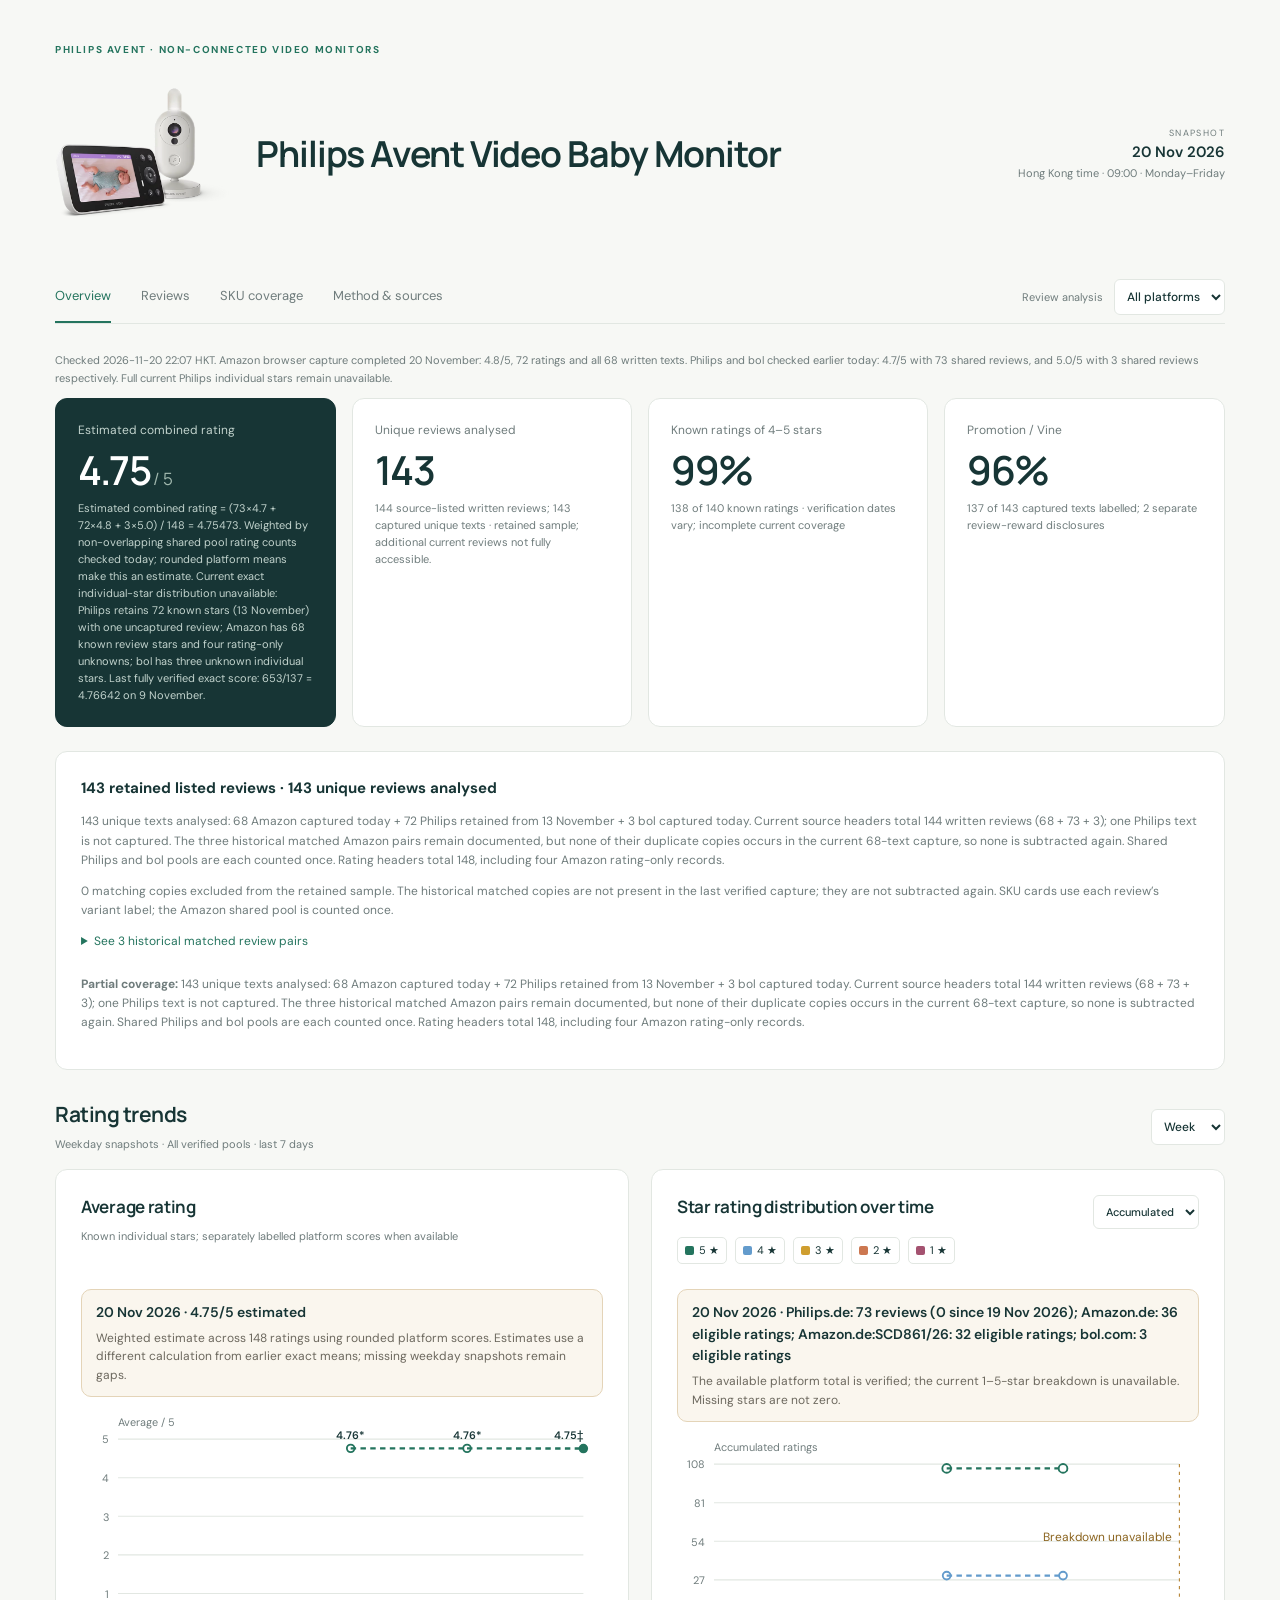
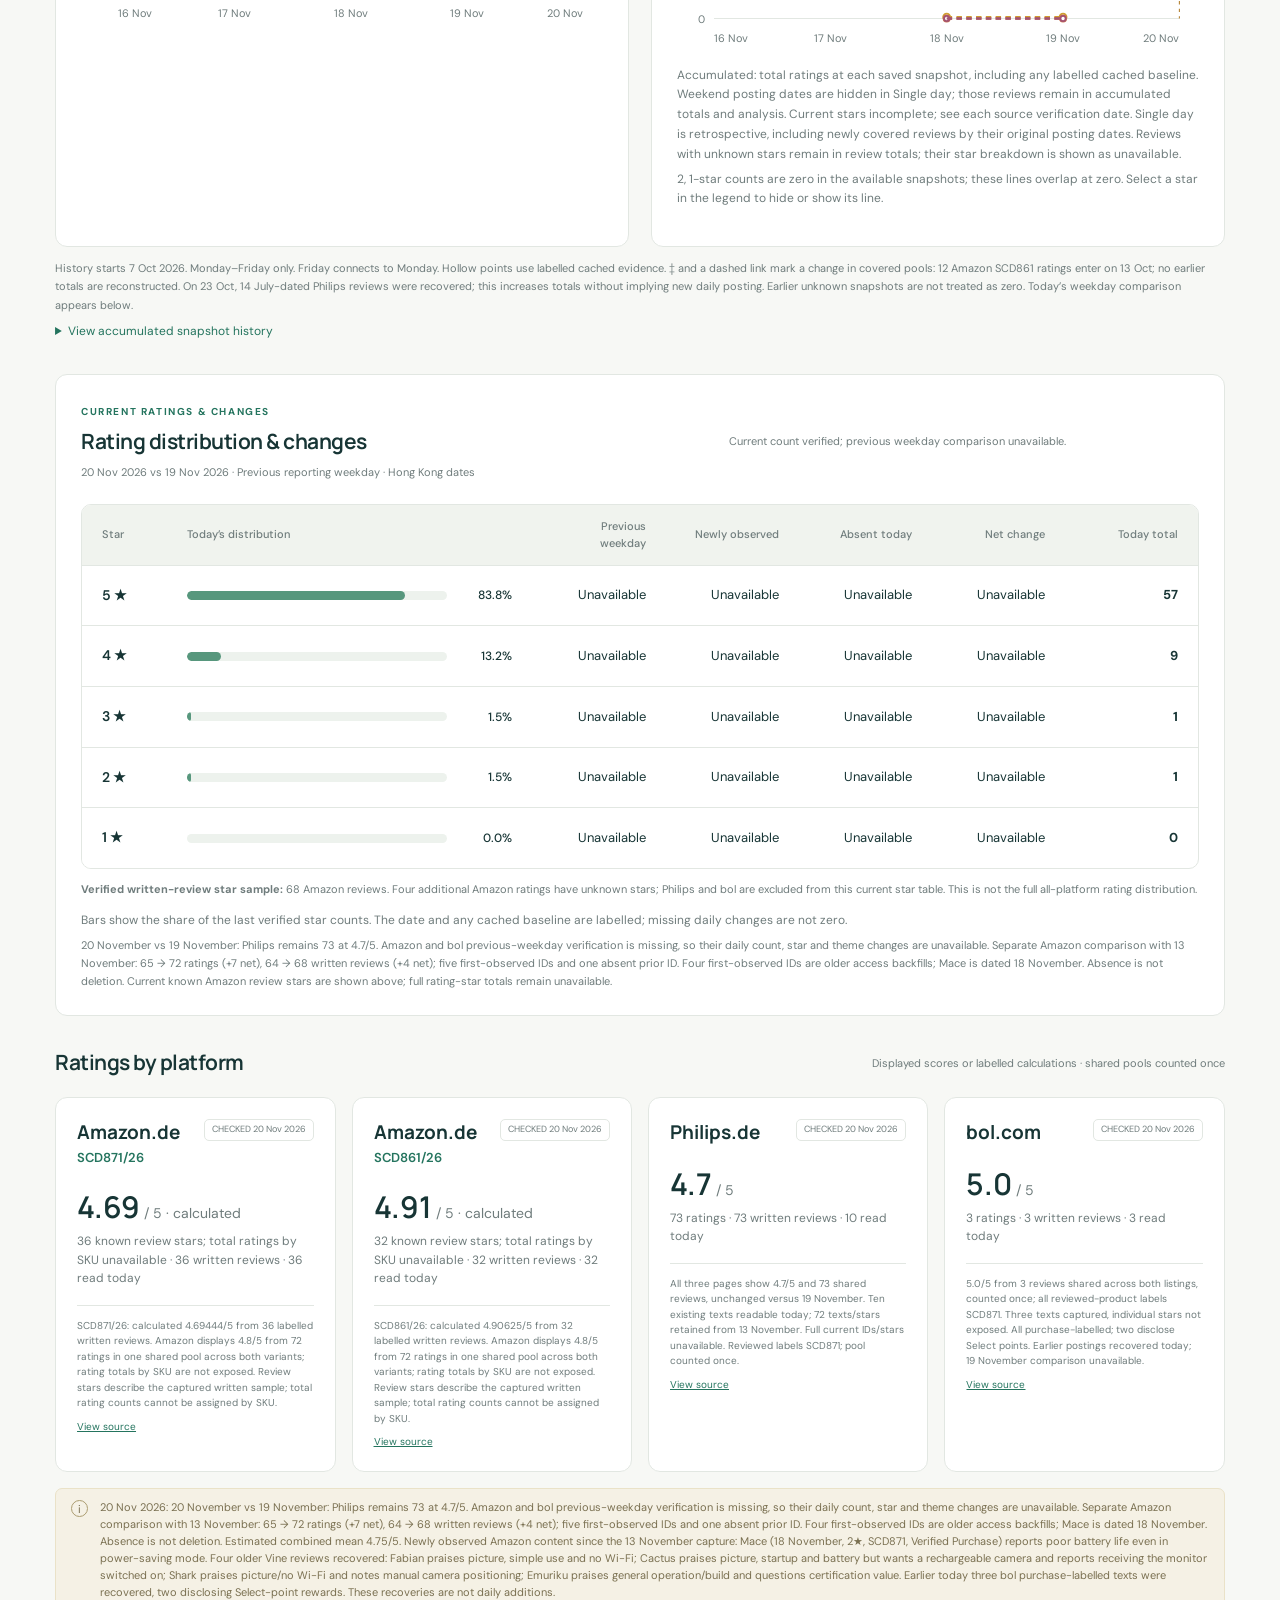
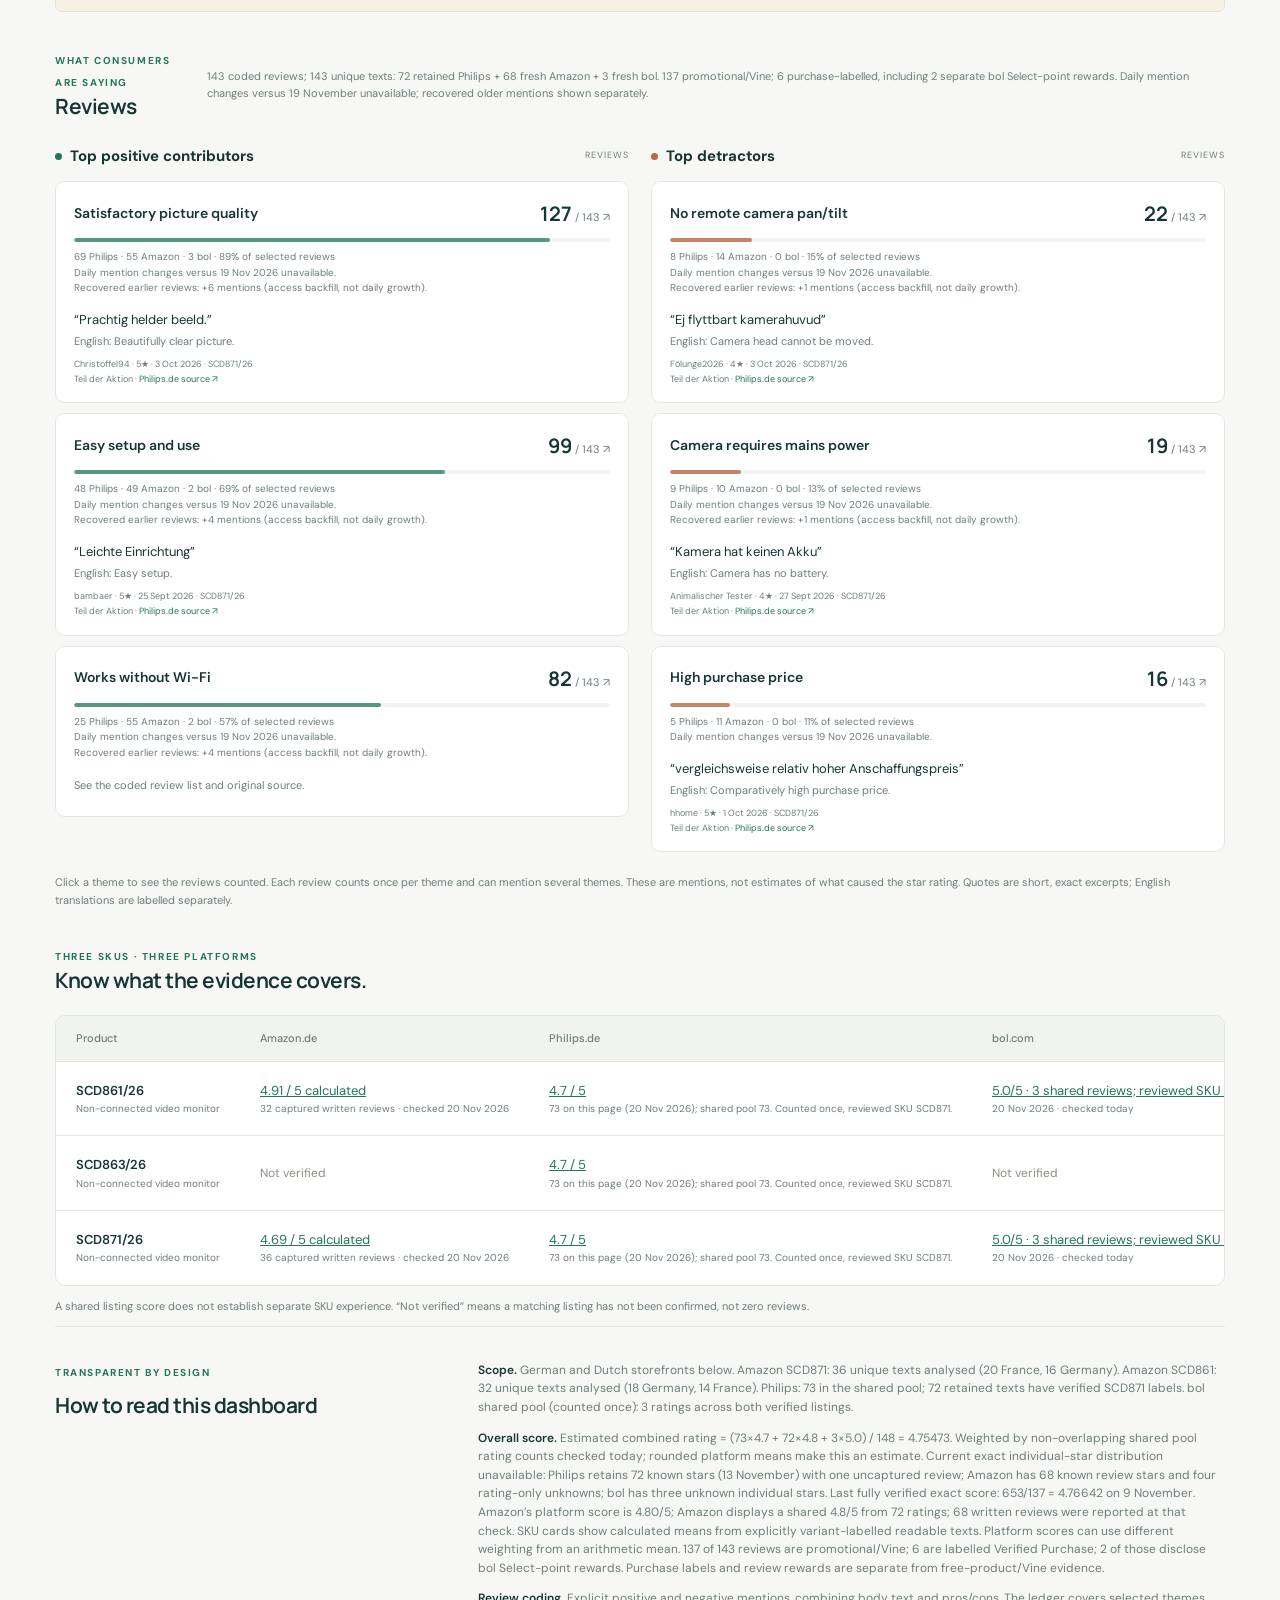
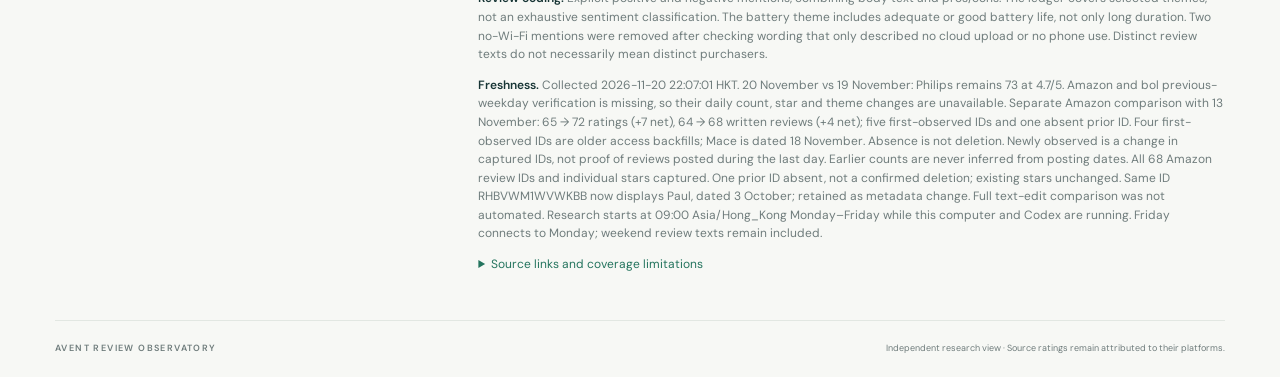
==== Philips Avent Video Baby Monitor/index.html @ 0483e838 "Refresh Amazon 20 November: 72 ratings and 68 captured reviews" ====
<!doctype html>
<html lang="en">
<head>
  <meta charset="utf-8"><meta name="viewport" content="width=device-width,initial-scale=1">
  <title>Philips Avent Video Baby Monitor · Reviews</title>
  <meta name="description" content="Consumer experience research dashboard for Philips Avent non-connected video monitors.">
  <link rel="stylesheet" href="../style.css?v=c5d81ea7320d">
</head>
<body>
<main>
  <div class="eyebrow">PHILIPS AVENT · NON-CONNECTED VIDEO MONITORS</div>
  <div class="title-row"><div class="product-heading"><img class="product-image" src="../product.png" alt="Philips Avent video baby monitor with camera and parent display" width="176" height="176"><h1>Philips Avent Video Baby Monitor</h1></div><div class="date"><span>SNAPSHOT</span><strong id="date"></strong><small>Hong Kong time · 09:00 · Monday–Friday</small></div></div>
  <div class="toolbar"><nav aria-label="Report sections"><a href="#overview" class="active">Overview</a><a href="#themes">Reviews</a><a href="#coverage">SKU coverage</a><a href="#method">Method & sources</a></nav><label>Review analysis <select id="platform" aria-label="Filter review analysis by platform"><option value="all">All platforms</option><option>Philips.de</option><option>Amazon.de</option><option>bol.com</option></select></label></div>
  <p id="freshness" class="footnote" role="status"></p>
  <section id="overview" class="metrics" aria-label="Key metrics"></section>
  <section id="review-count-note" class="panel review-count-note" aria-label="Listed and unique reviews"></section>
  <section class="rating-trends-section" aria-labelledby="rating-trends-title">
    <div class="section-head trend-controls"><div><h2 id="rating-trends-title">Rating trends</h2><p id="trend-base" class="footnote"></p></div><select id="trend-range" aria-label="Rating trend period"><option value="week" selected>Week</option><option value="month">Month</option><option value="year">Year</option></select></div>
    <div class="rating-trends-grid">
      <div class="panel average-trend-panel"><div class="trend-chart-top"><h3>Average rating</h3><p class="footnote">Known individual stars; separately labelled platform scores when available</p></div><div id="average-status" class="trend-status" role="status"></div><div id="average-trend" class="trend-scroll"></div></div>
      <div class="panel star-trend-panel"><div class="trend-chart-top"><div class="star-trend-controls"><h3>Star rating distribution over time</h3><select id="star-trend-mode" aria-label="Star rating trend mode"><option value="accumulated" selected>Accumulated</option><option value="single">Single day</option></select></div><div id="trend-legend" class="trend-legend" aria-label="Toggle star rating lines"></div></div><div id="star-status" class="trend-status" role="status"></div><div id="review-trend" class="trend-scroll"></div><p class="footnote" id="star-mode-note" aria-live="polite"></p><p class="footnote" id="trend-zero-note"></p><details id="star-day-table" hidden><summary>View single-day counts</summary><div class="table-scroll daily-table"><table aria-label="Single-day captured review counts by posting date"><thead><tr><th>Date</th><th>5 ★</th><th>4 ★</th><th>3 ★</th><th>2 ★</th><th>1 ★</th><th>Total</th></tr></thead><tbody id="star-day-body"></tbody></table></div></details></div>
    </div>
    <p class="footnote" id="trend-note"></p><details id="trend-table"><summary>View accumulated snapshot history</summary><div class="table-scroll daily-table"><table aria-label="Average rating and star counts by snapshot date"><thead><tr><th>Date</th><th>Average / 5</th><th>5 ★</th><th>4 ★</th><th>3 ★</th><th>2 ★</th><th>1 ★</th><th>Total</th><th>Evidence</th></tr></thead><tbody id="trend-table-body"></tbody></table></div></details>
  </section>
  <section class="panel unified-ratings" aria-labelledby="unified-rating-title">
    <div class="unified-rating-header"><div><span class="eyebrow">CURRENT RATINGS &amp; CHANGES</span><h2 id="unified-rating-title">Rating distribution &amp; changes</h2><p id="change-dates" class="footnote"></p></div><div id="change-summary" aria-live="polite"></div></div>
    <div id="daily-changes"></div>
    <p class="footnote distribution-key">Bars show the share of the last verified star counts. The date and any cached baseline are labelled; missing daily changes are not zero.</p>
    <p class="footnote" id="change-note"></p>
  </section>
  <div class="section-head"><h2>Ratings by platform</h2><span>Displayed scores or labelled calculations · shared pools counted once</span></div>
  <section class="platform-cards" id="platform-cards"></section>
  <div class="notice"><span>i</span><p id="update-notice"></p></div>
  <section id="themes"><div class="section-head"><div><span class="eyebrow">WHAT CONSUMERS ARE SAYING</span><h2>Reviews</h2></div><span id="theme-base"></span></div><div class="theme-columns"><div><div class="column-heading"><span class="positive-dot"></span><h3>Top positive contributors</h3><span>REVIEWS</span></div><div id="positive"></div></div><div><div class="column-heading"><span class="negative-dot"></span><h3>Top detractors</h3><span>REVIEWS</span></div><div id="negative"></div></div></div><p class="footnote">Click a theme to see the reviews counted. Each review counts once per theme and can mention several themes. These are mentions, not estimates of what caused the star rating. Quotes are short, exact excerpts; English translations are labelled separately.</p></section>
  <section id="coverage"><div class="section-head"><div><span class="eyebrow">THREE SKUS · THREE PLATFORMS</span><h2>Know what the evidence covers.</h2></div></div><div class="table-scroll"><table><thead><tr><th>Product</th><th>Amazon.de</th><th>Philips.de</th><th>bol.com</th></tr></thead><tbody id="coverage-body"></tbody></table></div><p class="footnote">A shared listing score does not establish separate SKU experience. “Not verified” means a matching listing has not been confirmed, not zero reviews.</p></section>
  <section id="method" class="method"><div><span class="eyebrow">TRANSPARENT BY DESIGN</span><h2>How to read this dashboard</h2></div><div><p id="method-scope"></p><p id="method-score"></p><p><b>Review coding.</b> Explicit positive and negative mentions, combining body text and pros/cons. The ledger covers selected themes, not an exhaustive sentiment classification. The battery theme includes adequate or good battery life, not only long duration. Two no-Wi-Fi mentions were removed after checking wording that only described no cloud upload or no phone use. Distinct review texts do not necessarily mean distinct purchasers.</p><p id="method-freshness"></p><details><summary>Source links and coverage limitations</summary><div id="sources"></div><p>Amazon SCD863/26 and bol SCD863/26 remain unverified. Amazon SCD861/26 was first verified on 13 October; no earlier baseline exists. The Philips shared pool cannot supply independent SCD861 or SCD863 consumer-experience conclusions.</p></details></div></section>
  <footer><span>AVENT REVIEW OBSERVATORY</span><span>Independent research view · Source ratings remain attributed to their platforms.</span></footer>
</main>
<dialog id="evidence"><div class="dialog-top"><span class="eyebrow">REVIEW EVIDENCE</span><button id="close-dialog" aria-label="Close review evidence">×</button></div><h2 id="dialog-title"></h2><p id="dialog-description"></p><div id="dialog-reviews"></div><p class="footnote">Each quotation is a short English translation of the relevant original wording, not a full review. Positive remarks can be qualified elsewhere in a review. Unverified wording is marked unavailable. Follow the source for full context.</p></dialog>
<script src="../data.js?v=7201f32782d4"></script><script src="../app.js?v=2171010a0854"></script>
</body></html>
---- style.css ----
@import url('https://fonts.googleapis.com/css2?family=DM+Sans:wght@400;450;500;550;600;650;700&family=Manrope:wght@400;500;600;650;700;750;800&display=swap');
:root{--ink:#173535;--muted:#6f7c7c;--green:#24745e;--mint:#e9f2ed;--orange:#b96745;--cream:#f7f8f5;--line:#e2e7e2;--white:#fff}*{box-sizing:border-box}html{scroll-behavior:smooth;scroll-padding-top:25px}body{margin:0;background:var(--cream);color:var(--ink);font-family:'DM Sans',Arial,sans-serif;font-size:14px;line-height:1.55}header{height:82px;background:white;border-bottom:1px solid var(--line);display:flex;align-items:center;justify-content:space-between;padding:0 4.3%}.brand{display:flex;align-items:center;gap:12px;text-decoration:none;font:700 25px Manrope,Arial;color:var(--ink)}.brand b{font:450 14px 'DM Sans',Arial;border-left:1px solid #cfd9d3;padding-left:13px;margin-left:10px}.brandmark{width:36px;height:36px;background:var(--green);color:white;text-align:center;border-radius:12px 12px 12px 3px;font:700 29px Manrope}.header-right{display:flex;align-items:center;gap:8px;color:var(--muted);font-size:12px}.status-dot,.positive-dot,.negative-dot{width:7px;height:7px;border-radius:50%;background:var(--green);display:inline-block}.quiet{margin-left:25px;background:white;border:1px solid var(--line);border-radius:7px;padding:9px 14px;color:var(--ink);cursor:pointer}main{max-width:1400px;margin:auto;padding:42px 4.3% 0}.eyebrow{font-size:10px;letter-spacing:1.6px;font-weight:700;color:var(--green)}.title-row{display:flex;justify-content:space-between;gap:24px;margin-top:9px;align-items:center}h1{font:650 clamp(28px,3vw,41px)/1.25 Manrope,Arial;letter-spacing:-1.5px;margin:0}h2{font:650 21px/1.4 Manrope,Arial;letter-spacing:-.5px;margin:0}h3{font-size:15px;margin:0}.subtitle{color:var(--muted);margin:10px 0 0;font-size:15px}.date{text-align:right;flex-shrink:0}.date span,.date small{display:block;color:var(--muted);font-size:11px}.date span{letter-spacing:1.4px;font-size:9px}.date strong{font-size:15px;font-weight:600}.toolbar{display:flex;align-items:center;justify-content:space-between;border-bottom:1px solid var(--line);margin:28px 0 27px}nav{display:flex;gap:30px}nav a{font-size:13px;color:var(--muted);text-decoration:none;padding:15px 0;border-bottom:2px solid transparent}nav a:hover,nav .active{color:var(--green);border-color:var(--green)}.toolbar label{font-size:11px;color:var(--muted)}select{font:500 12px 'DM Sans';margin-left:8px;padding:8px;border:1px solid var(--line);border-radius:6px;background:white;color:var(--ink)}.metrics{display:grid;grid-template-columns:repeat(4,1fr);gap:16px}.metric{background:white;border:1px solid var(--line);border-radius:12px;padding:22px}.metric:first-child{background:var(--ink);color:white;border-color:var(--ink)}.metric-label{font-size:12px;color:var(--muted)}.metric:first-child .metric-label,.metric:first-child .metric-note{color:#c2d3cd}.metric-value{font:600 40px/1.5 Manrope;letter-spacing:-1.5px}.metric-value small{font-size:17px;letter-spacing:0;font-weight:400;color:#a1b8ae}.metric-note{font-size:11px;color:var(--muted)}.takeaway{border-left:3px solid var(--green);padding:20px 24px;margin:24px 0 33px;background:#edf2ec;display:flex;align-items:center;justify-content:space-between;gap:25px}.takeaway h2{font-size:18px;margin:5px 0}.takeaway p{margin:0;color:#667871;font-size:12px}.comparison{font-size:11px;color:var(--muted);text-align:right;flex-shrink:0}.comparison b{font-weight:500;color:var(--ink)}.section-head{display:flex;justify-content:space-between;align-items:center;gap:15px;margin-bottom:19px}.section-head>span{font-size:11px;color:var(--muted)}.platform-cards{display:grid;grid-template-columns:repeat(3,1fr);gap:16px}.platform-card{border:1px solid var(--line);border-radius:12px;background:white;padding:21px}.platform-top{display:flex;justify-content:space-between;align-items:center}.platform-top h3{font:700 19px Manrope}.badge{font-size:9px;color:var(--muted);border:1px solid var(--line);border-radius:5px;padding:3px 7px}.platform-score{font:600 30px Manrope;margin:18px 0 5px}.platform-score small{font:400 14px 'DM Sans';color:var(--muted)}.stars{font-size:13px;letter-spacing:2px;color:#bf9850;margin-left:8px}.platform-card p{font-size:12px;margin:0;color:var(--muted)}.platform-bottom{border-top:1px solid var(--line);margin-top:17px;padding-top:12px;font-size:10px;display:flex;justify-content:space-between;gap:12px;color:var(--muted)}a{color:var(--green)}.notice{display:flex;gap:12px;align-items:flex-start;color:#7a7051;background:#f5f1e5;border:1px solid #eae2c8;border-radius:7px;padding:10px 15px;margin:16px 0 37px;font-size:11px}.notice>span{border:1px solid #ab9c70;width:17px;height:17px;border-radius:50%;text-align:center;flex-shrink:0;margin-top:1px}.notice p{margin:0}.theme-columns{display:grid;grid-template-columns:1fr 1fr;gap:22px}.column-heading{display:flex;gap:8px;align-items:center;margin:4px 0 13px}.column-heading>span:last-child{margin-left:auto;font-size:9px;letter-spacing:1px;color:var(--muted)}.negative-dot{background:var(--orange)}.theme{background:white;border:1px solid var(--line);border-radius:10px;margin-bottom:10px;overflow:hidden}.theme button{width:100%;border:0;background:white;text-align:left;padding:18px 18px 14px;cursor:pointer;color:var(--ink);font:inherit}.theme button:hover{background:#fafcf9}.theme-title{display:flex;justify-content:space-between;gap:15px;align-items:center;font-weight:600;font-size:14px}.theme-count{font:650 20px Manrope}.theme-count small{font:400 11px 'DM Sans';color:var(--muted)}.bar{background:#f1f4ef;height:4px;border-radius:3px;margin:11px 0 7px;overflow:hidden}.bar i{display:block;height:100%;background:#57977d;border-radius:3px}.negative .bar i{background:#c78364}.breakdown{font-size:10px;color:var(--muted)}.quote{padding:0 18px 15px}.quote blockquote{margin:0;font-size:13px}.translation{font-size:11px;color:var(--muted);margin:3px 0 7px}.attribution{font-size:9px;color:var(--muted);line-height:1.7}.attribution a{text-decoration:none}.footnote{font-size:11px;color:var(--muted);line-height:1.65}.empty{padding:24px;color:var(--muted);border:1px dashed var(--line);border-radius:8px;background:white}#coverage{margin-top:35px}.table-scroll{overflow:auto;border:1px solid var(--line);border-radius:10px;background:white}table{width:100%;border-collapse:collapse;white-space:nowrap;text-align:left}th{font-size:11px;color:var(--muted);font-weight:500;background:#f0f3ee;padding:14px 20px}td{padding:19px 20px;font-size:13px;border-top:1px solid var(--line)}td:first-child{font-weight:600}td small{display:block;font-size:10px;color:var(--muted);font-weight:400}.unverified{color:#8b8e84;font-size:12px}.lower-grid{display:grid;grid-template-columns:1fr 1fr;gap:22px;margin:32px 0}.panel{border:1px solid var(--line);border-radius:12px;padding:25px;background:white}.panel>p{font-size:12px;color:var(--muted)}.rating-row{display:flex;gap:14px;align-items:center;margin:13px 0;font-size:12px}.rating-row>span{min-width:25px}.rating-row .bar{flex:1;height:7px;margin:0}.rating-row strong{font-weight:500;min-width:20px;text-align:right}.change-row{font-size:12px;display:flex;justify-content:space-between;border-top:1px solid var(--line);padding:9px 0}.change-row b{font-weight:500}.method{display:grid;grid-template-columns:1fr 2fr;gap:50px;border-top:1px solid var(--line);padding:34px 0}.method h2{margin-top:8px}.method p{font-size:12px;color:var(--muted);margin:0 0 12px}.method p b{color:var(--ink);font-weight:600}summary{font-size:12px;cursor:pointer;color:var(--green);margin:12px 0}#sources{display:flex;flex-wrap:wrap;gap:10px;margin:16px 0}#sources a{font-size:11px}footer{display:flex;justify-content:space-between;border-top:1px solid var(--line);padding:21px 0;color:var(--muted);font-size:9px}footer>span:first-child{letter-spacing:1.4px;font-weight:600}dialog{width:min(680px,92vw);max-height:85vh;border:0;border-radius:16px;color:var(--ink);padding:28px;box-shadow:0 25px 100px #172f3240}dialog::backdrop{background:#102d3580;backdrop-filter:blur(3px)}.dialog-top{display:flex;justify-content:space-between;align-items:center}.dialog-top button{background:#edf2ec;border:0;border-radius:50%;width:30px;height:30px;font-size:22px;cursor:pointer}dialog h2{margin-top:12px}dialog>p{font-size:12px;color:var(--muted)}.evidence-row{padding:13px 0;border-top:1px solid var(--line);display:flex;justify-content:space-between;gap:15px}.evidence-row strong{font-size:13px}.evidence-row small{display:block;font-size:10px;color:var(--muted)}.evidence-row a{font-size:11px;align-self:center;white-space:nowrap}button:focus-visible,a:focus-visible,select:focus-visible,summary:focus-visible{outline:3px solid #86b59a;outline-offset:3px}@media(max-width:950px){.header-right{font-size:0}.header-right .status-dot{display:none}.toolbar{align-items:flex-start;gap:12px;flex-direction:column;padding-bottom:15px}nav{gap:20px}.date small{max-width:170px}.metrics{gap:10px}.metric{padding:16px}.metric-value{font-size:33px}.platform-bottom{flex-direction:column;gap:3px}.theme-columns{gap:14px}}@media(max-width:650px){header{height:65px}.brand{font-size:21px}.brand b{font-size:11px}.quiet{display:none}main{padding-top:28px}.title-row{display:block}.date{text-align:left;margin-top:18px}.date small{max-width:none}.date span{display:none}h1{font-size:30px}.toolbar{margin-top:18px}nav{gap:19px;flex-wrap:wrap}nav a{font-size:11px;padding:10px 0}.metrics{grid-template-columns:1fr 1fr}.metric-value{font-size:32px}.takeaway{padding:17px}.comparison{display:none}.section-head{align-items:flex-start}.section-head>span{max-width:135px;text-align:right}.platform-cards,.theme-columns,.lower-grid{grid-template-columns:1fr}.platform-card{padding:17px}.platform-score{margin-top:8px}.platform-bottom{flex-direction:row}.theme-columns>div+div{margin-top:15px}.method{grid-template-columns:1fr;gap:20px}.section-head h2{font-size:19px}.lower-grid{gap:15px}footer{gap:15px}footer>span:last-child{text-align:right}td,th{padding:14px}.notice{margin-bottom:28px}}@media print{body{background:white}header,.toolbar,dialog,.quiet{display:none}main{padding:0;max-width:none}.metrics,.platform-cards,.theme-columns,.lower-grid{break-inside:avoid}.theme{break-inside:avoid}.method{break-before:page}a{text-decoration:none;color:inherit}.date{font-size:12px}}

.daily-table th,.daily-table td{padding:8px 12px;font-size:11px}.daily-table td:not(:first-child),.daily-table th:not(:first-child){text-align:right}.daily-table .unavailable{font-size:10px;color:var(--muted)}

.evidence-row>div{min-width:0;flex:1}.evidence-quote{font-size:14px;line-height:1.55;margin:12px 0 4px;border-left:2px solid #83ac96;padding:5px 12px;background:#f4f7f2}.excerpt-label{font-size:10px;color:var(--muted)}.quote-unavailable{font-size:12px;line-height:1.5;margin:10px 0 3px;color:#8b7752}.evidence-row>a{align-self:flex-start;margin-top:4px}

.product-heading{display:flex;align-items:center;gap:25px;min-width:0}.product-image{width:176px;height:176px;object-fit:contain;flex-shrink:0}.product-heading h1{font-size:clamp(27px,2.8vw,36px);max-width:550px;letter-spacing:-1.1px}@media(max-width:950px){.product-heading{gap:18px}.product-image{width:140px;height:140px}}@media(max-width:650px){.product-heading{gap:15px}.product-image{width:110px;height:110px}.product-heading h1{font-size:26px;letter-spacing:-.7px}.title-row .date{margin-top:12px}}

.unavailable-value{font-size:clamp(17px,2vw,26px);letter-spacing:-.5px}
.daily-table th{white-space:normal}

.lower-grid{grid-template-columns:1fr}.change-total{display:flex;align-items:center;gap:24px;padding:18px 22px;background:var(--mint);border-radius:10px;margin:18px 0 22px}.change-total>strong{font:650 36px Manrope;color:var(--green)}.change-total strong small{font:500 14px 'DM Sans';letter-spacing:0}.change-total>div{font-size:16px;font-weight:600}.change-total div small{display:block;font-size:11px;font-weight:400;color:var(--muted);margin-top:3px}.comparison-platforms{display:grid;grid-template-columns:repeat(auto-fit,minmax(260px,1fr));gap:22px}.comparison-heading{display:flex;align-items:center;justify-content:space-between;gap:10px}.comparison-heading>strong{font-size:12px;color:var(--green)}.comparison-count{font-size:12px;color:var(--muted);margin:7px 0 12px}.change-number{color:var(--green);font-weight:650}.changes-panel .footnote{margin-bottom:0}@media(max-width:650px){.change-total{align-items:flex-start;flex-direction:column;gap:6px;padding:16px}.comparison-platforms{grid-template-columns:minmax(0,1fr)}.changes-panel{padding:19px}.daily-table th,.daily-table td{padding:8px}}

.lower-grid{grid-template-columns:minmax(0,1fr) minmax(0,1fr);align-items:start}.changes-panel{grid-column:1/-1}.trend-panel,.lower-grid>.panel:first-child{min-width:0;align-self:stretch}.trend-panel .section-head{margin-bottom:6px;align-items:center}.trend-panel select{margin-left:0}.trend-panel>p{margin:8px 0 12px}.trend-legend{display:flex;flex-wrap:wrap;gap:16px;font-size:11px;margin:14px 0 8px}.trend-legend span{display:flex;align-items:center;gap:5px}.trend-legend i{width:9px;height:9px;border-radius:2px}.trend-scroll{overflow-x:auto}.trend-scroll svg{display:block;width:100%;height:auto}.trend-axis{fill:var(--muted);font:10px 'DM Sans',Arial}.trend-total{fill:var(--ink);font:600 10px 'DM Sans',Arial}.trend-grid{stroke:var(--line);stroke-width:1}.trend-day:hover,.trend-day:focus{filter:brightness(.86);outline:none}.trend-day:focus rect:first-of-type{stroke:var(--green);stroke-width:1}.trend-empty{padding:65px 15px;text-align:center;color:var(--muted);font-size:14px}.trend-empty small{display:block;font-size:11px;margin-top:10px}.trend-panel details .table-scroll{max-height:300px}.trend-panel summary{font-size:11px}@media(max-width:800px){.lower-grid{grid-template-columns:minmax(0,1fr)}}

.line-chart-heading{font-size:13px;margin:18px 0 8px}.trend-legend button{display:flex;align-items:center;gap:5px;font:inherit;color:var(--ink);border:1px solid var(--line);border-radius:5px;background:white;padding:4px 7px;cursor:pointer}.trend-legend button[aria-pressed="false"]{opacity:.4;text-decoration:line-through}.trend-legend{gap:8px;margin:8px 0}.line-point:focus{outline:2px solid var(--ink);outline-offset:2px}.trend-scroll svg{min-width:0}.trend-panel>p{font-size:11px}.trend-panel h2{font-size:20px}.trend-panel .line-chart-heading+div{margin-top:3px}

.rating-trends-section{margin-top:30px}.rating-trends-section>.section-head{margin-bottom:16px;align-items:center}.trend-controls .footnote{margin:5px 0 0}.rating-trends-grid{display:grid;grid-template-columns:minmax(0,1fr) minmax(0,1fr);gap:22px}.rating-trends-grid>.panel{min-width:0}.trend-chart-top{min-height:70px}.trend-chart-top h3{font:650 17px Manrope,Arial;letter-spacing:-.3px}.trend-chart-top .footnote{margin:9px 0}.rating-trends-section #trend-note{margin:12px 0 0}.rating-trends-section details .table-scroll{max-height:280px}.rating-trends-section summary{margin:8px 0}.lower-grid.distribution-changes{margin:25px 0 32px;grid-template-columns:minmax(0,1fr) minmax(0,1fr);align-items:stretch}.distribution-changes>.changes-panel{grid-column:auto;min-width:0}.distribution-changes .change-total{gap:16px;padding:12px 14px;margin:13px 0 16px;align-items:center}.distribution-changes .change-total>strong{font-size:28px;white-space:nowrap}.distribution-changes .change-total>div{font-size:13px}.distribution-changes .change-total strong small{font-size:11px}.distribution-changes .change-total div small{font-size:10px}.distribution-changes #change-note{font-size:10px;line-height:1.55;margin-top:12px}.distribution-changes .daily-table td{padding:8px 12px}.distribution-changes .daily-table th{font-size:11px}.distribution-panel .section-head{align-items:flex-start}.distribution-panel .section-head>span{max-width:190px;text-align:right}.distribution-panel #distribution{margin-top:26px}.distribution-panel .rating-row{margin:19px 0}.distribution-changes #change-dates{margin:8px 0 0}@media(max-width:800px){.rating-trends-grid,.lower-grid.distribution-changes{grid-template-columns:minmax(0,1fr)}.trend-chart-top{min-height:auto;margin-bottom:10px}.rating-trends-grid{gap:15px}.distribution-changes .change-total{flex-direction:row;flex-wrap:wrap}.distribution-changes>.changes-panel{grid-column:auto}}@media print{.rating-trends-grid,.distribution-changes{break-inside:avoid}}

.star-trend-controls{display:flex;align-items:flex-start;justify-content:space-between;gap:12px}.star-trend-controls h3{flex:1;min-width:0}.star-trend-controls select{margin:0;flex-shrink:0;font-size:11px;max-width:125px}.rating-trends-grid .trend-chart-top{min-height:90px}.star-trend-panel #star-mode-note{margin:10px 0 5px}.star-trend-panel #trend-zero-note{margin-top:5px}.star-trend-panel details .table-scroll{max-height:260px}@media(max-width:800px){.rating-trends-grid .trend-chart-top{min-height:0}}@media(max-width:420px){.star-trend-controls{flex-wrap:wrap}.star-trend-controls h3{flex-basis:100%}}

.unified-ratings{margin:26px 0 32px}.unified-rating-header{display:flex;justify-content:space-between;align-items:center;gap:24px;margin-bottom:22px}.unified-rating-header h2{margin-top:5px}.unified-rating-header #change-dates{margin:7px 0 0}.unified-rating-header #change-summary{flex:0 1 470px;min-width:0}.unified-rating-header .change-total{margin:0;padding:15px 18px;gap:20px;align-items:center;flex-direction:row}.unified-rating-header .change-total>strong{font-size:30px;white-space:nowrap}.unified-rating-header .change-total strong small{font-size:12px}.unified-rating-header .change-total>div{font-size:14px}.distribution-comparison table{table-layout:fixed;width:100%;min-width:580px}.distribution-comparison thead th{white-space:normal;padding:13px 20px}.distribution-comparison thead th:first-child{width:10%}.distribution-comparison thead th:nth-child(2){width:43%;text-align:left}.distribution-comparison thead th:nth-child(n+3){width:15.66%;text-align:right}.distribution-comparison tbody th{background:white;color:var(--ink);font-size:14px;font-weight:600;border-top:1px solid var(--line);padding:19px 20px}.distribution-comparison td{padding:19px 20px;text-align:right}.distribution-cell{display:flex;align-items:center;gap:18px}.distribution-track{flex:1;background:#edf2ed;border-radius:6px;height:9px;overflow:hidden}.distribution-track i{display:block;height:100%;background:#57977d;border-radius:6px}.distribution-cell>span{font-size:12px;width:47px;flex-shrink:0;font-weight:500}.today-count{font-weight:700}.delta-badge{display:inline-block;font-size:13px;font-weight:650;min-width:38px;text-align:center;padding:3px 8px;border-radius:6px}.delta-badge.positive{color:var(--green);background:var(--mint)}.delta-badge.negative{color:#9c4e36;background:#fbefe9}.delta-badge.unchanged{color:var(--muted);background:#f4f6f2}.distribution-key{margin:13px 0 5px}.unified-ratings #change-note{margin:5px 0 0;font-size:11px}.distribution-comparison .unavailable{font-size:11px;color:var(--muted)}@media(max-width:850px){.unified-rating-header{align-items:stretch;flex-direction:column;gap:15px}.unified-rating-header #change-summary{flex:auto}.unified-rating-header .change-total{justify-content:space-between}.distribution-comparison td,.distribution-comparison tbody th,.distribution-comparison thead th{padding:14px}.distribution-cell{gap:10px}}@media(max-width:480px){.unified-ratings{padding:18px}.unified-rating-header .change-total{gap:12px;flex-wrap:wrap}.unified-rating-header .change-total>strong{font-size:27px}}

.trend-status{min-height:88px;padding:12px 14px;margin:4px 0 16px;border:1px solid #e4d4b8;border-radius:10px;background:#faf6ee;color:var(--ink);font-size:12px;line-height:1.55}.trend-status strong{display:block;font-size:14px;font-weight:600}.trend-status span{display:block;margin-top:5px;color:#6c685e}.trend-missing{font-size:11px;fill:#8b641f}@media(max-width:650px){.trend-status{min-height:0}}

/* Separate Amazon listing cards remain readable across screen sizes. */
#platform-cards{grid-template-columns:repeat(4,minmax(0,1fr))}#platform-cards .platform-top{align-items:flex-start;flex-wrap:wrap;gap:8px}.platform-sku{font-size:13px;font-weight:600;color:var(--green);margin-top:3px}#platform-cards .platform-bottom{flex-direction:column;gap:8px}#platform-cards .platform-bottom a{align-self:flex-start;white-space:nowrap}@media(max-width:1100px){#platform-cards{grid-template-columns:repeat(2,minmax(0,1fr))}}@media(max-width:650px){#platform-cards{grid-template-columns:1fr}}


.review-count-note{margin:24px 0 28px}.review-count-note h3{margin:0 0 8px}.review-count-note p{line-height:1.6}.review-count-note details{margin-top:12px}.review-count-note table{margin-top:16px}
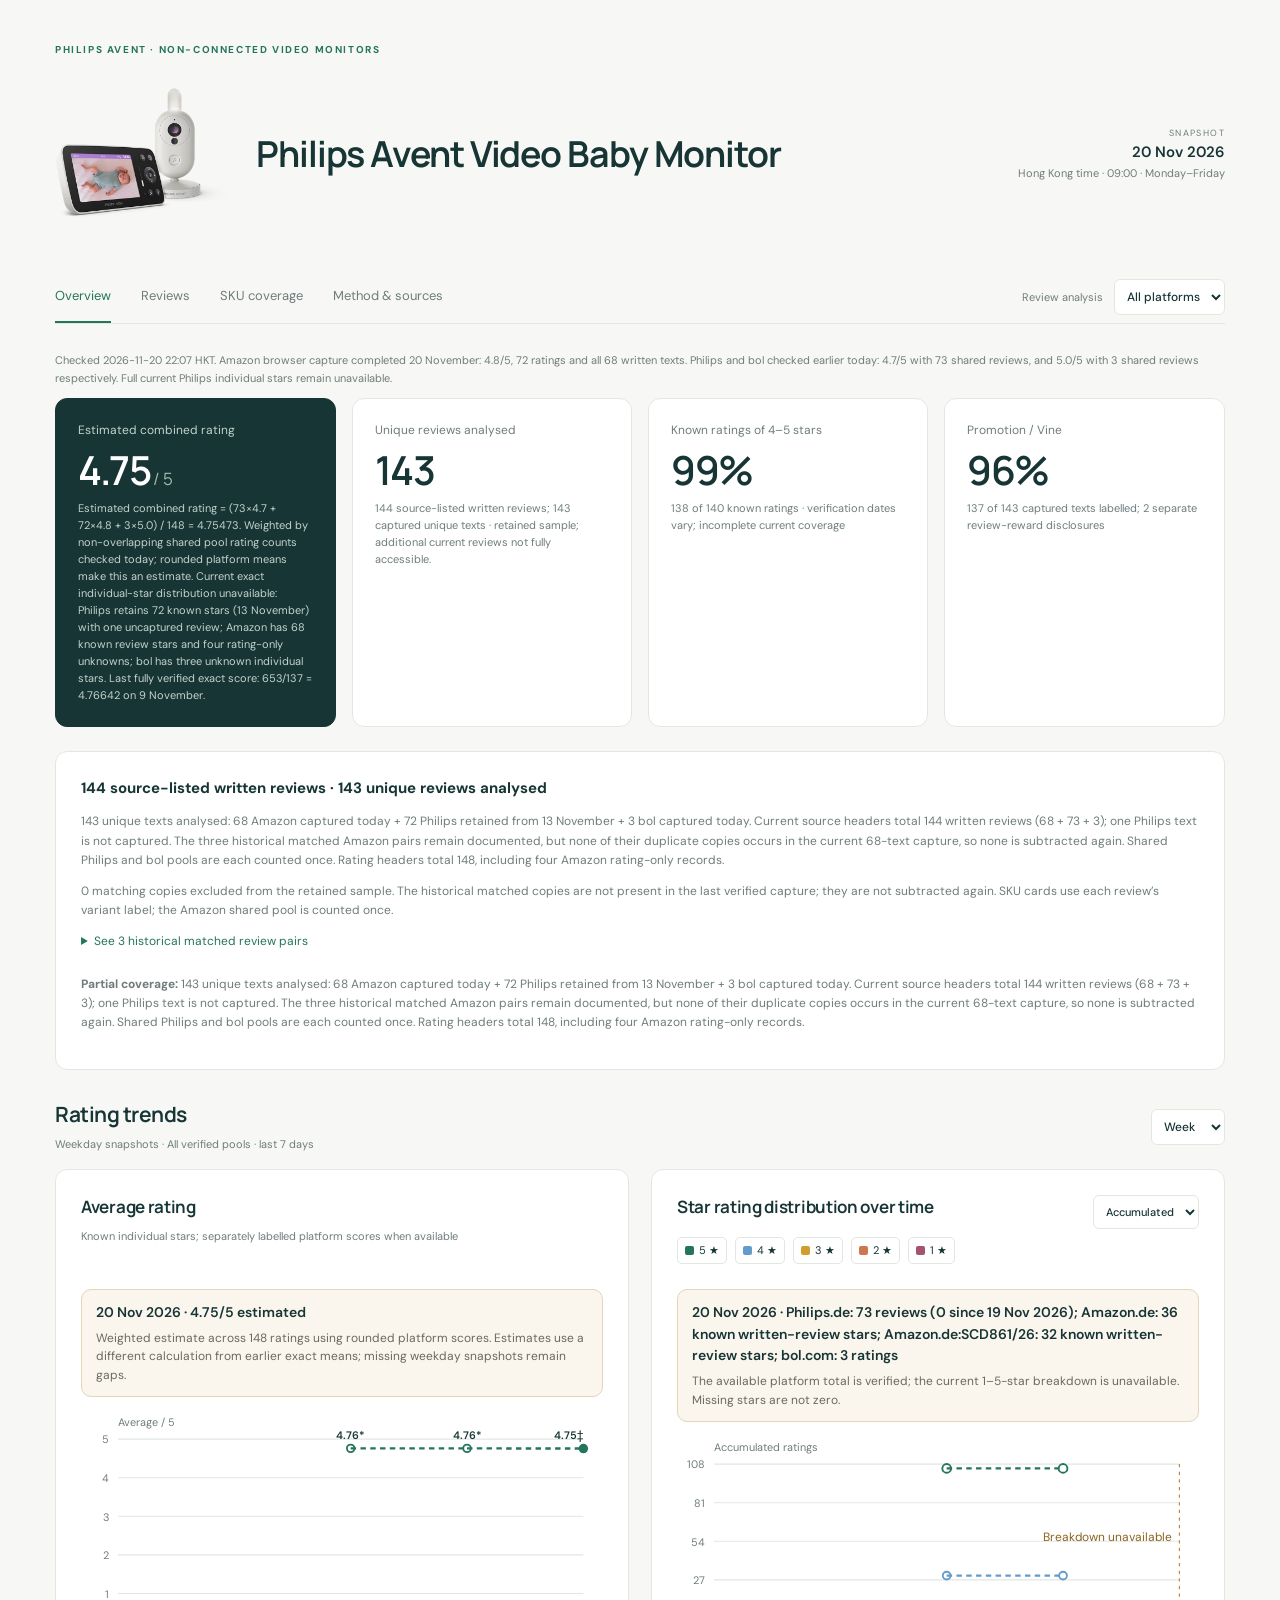
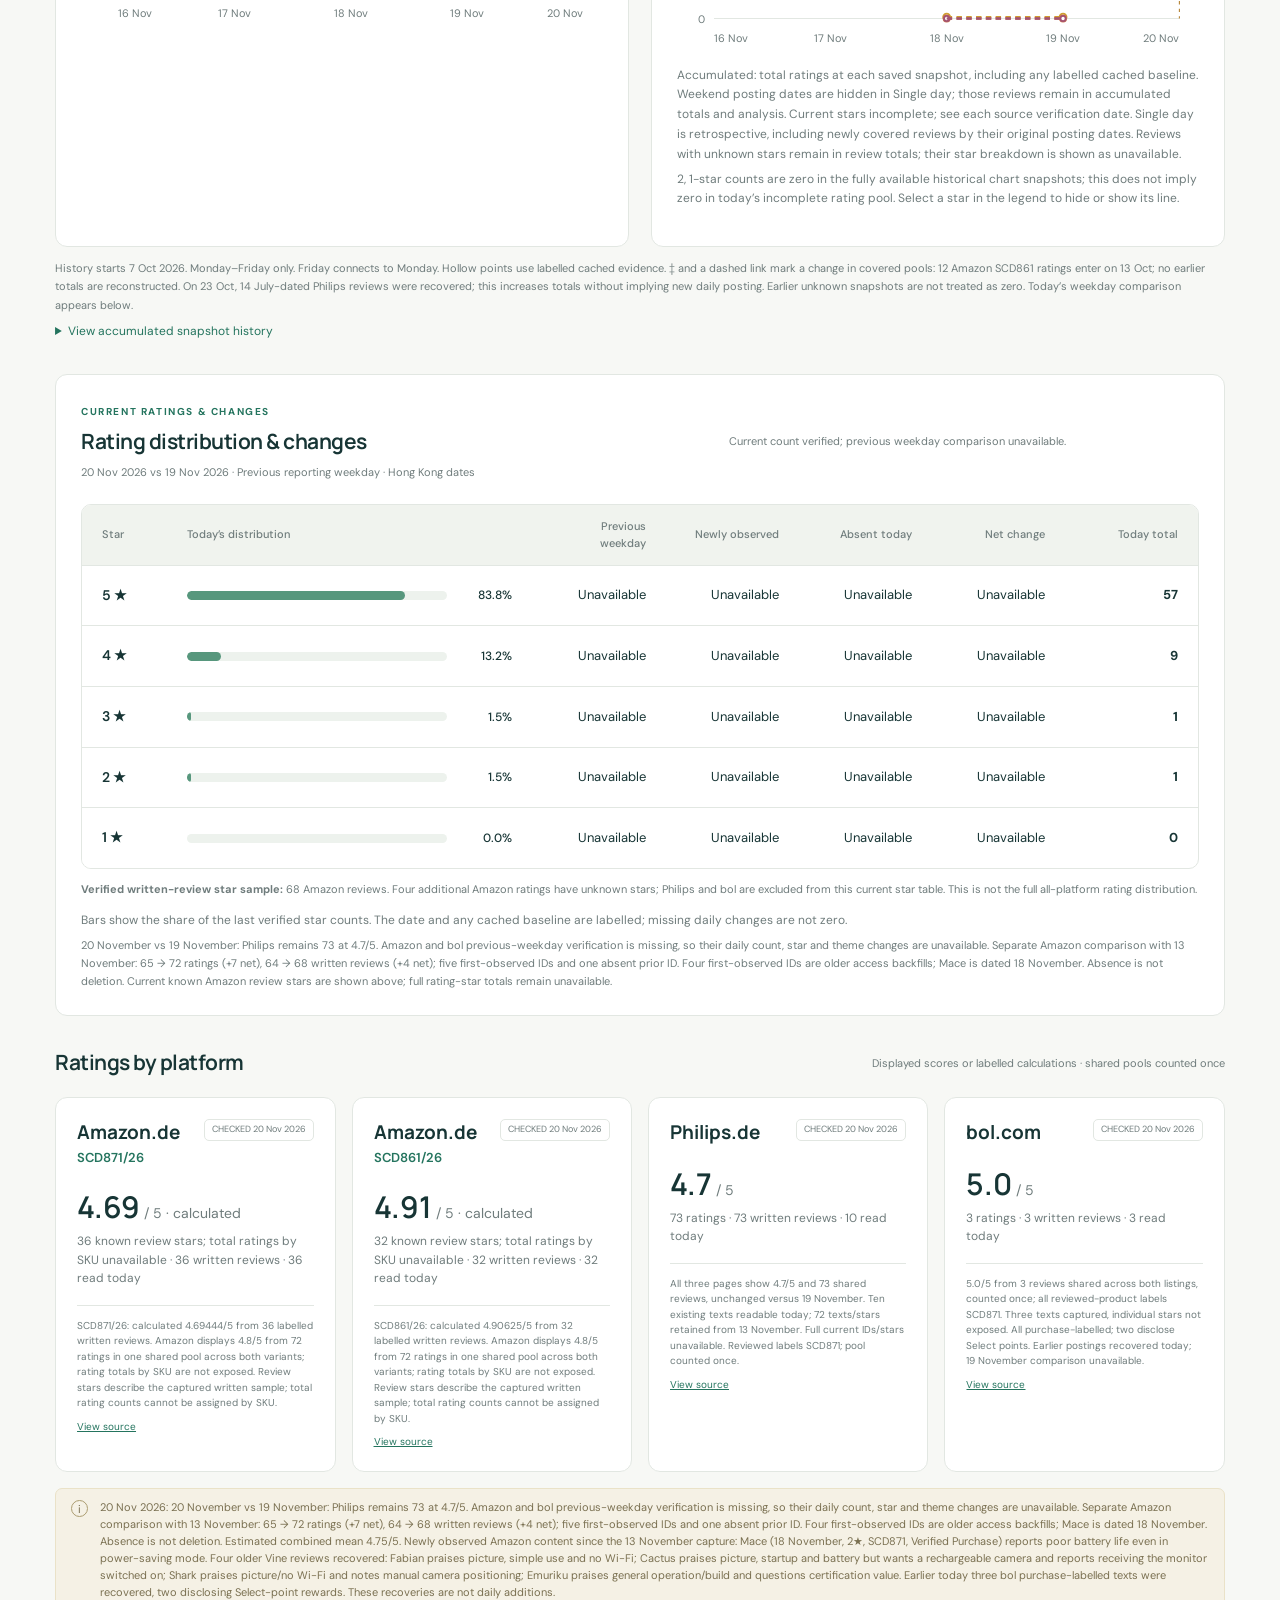
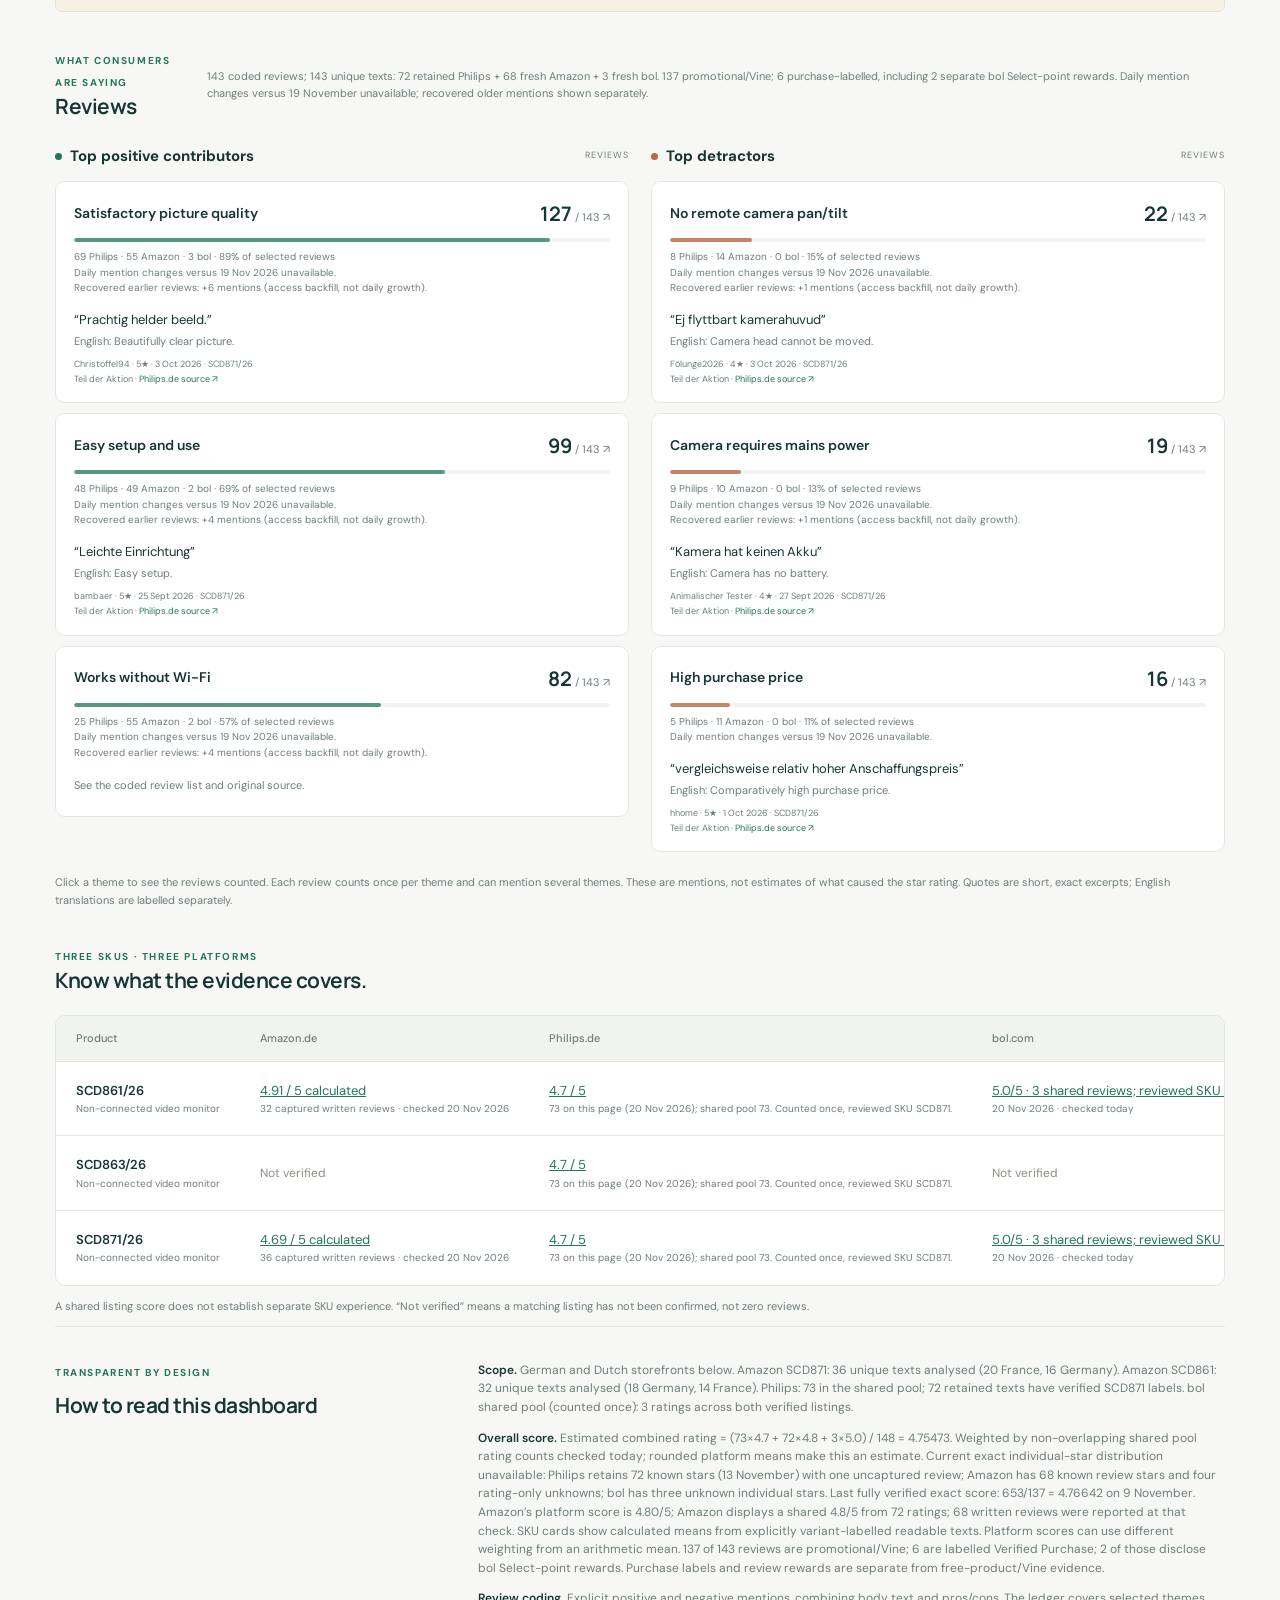
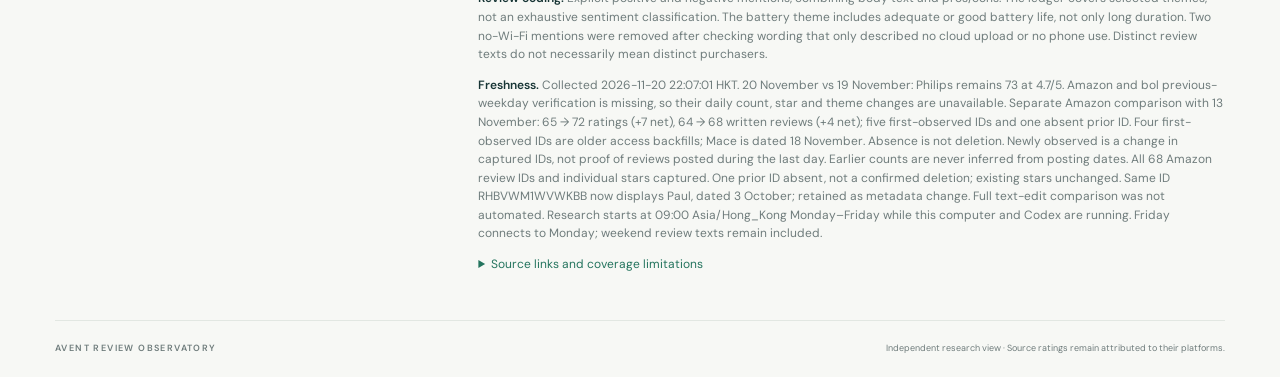
==== commit b1baebbe: "Clarify listed review totals and incomplete star chart labels" ====
--- a/Philips Avent Video Baby Monitor/index.html
+++ b/Philips Avent Video Baby Monitor/index.html
@@ -37,7 +37,7 @@
   <footer><span>AVENT REVIEW OBSERVATORY</span><span>Independent research view · Source ratings remain attributed to their platforms.</span></footer>
 </main>
 <dialog id="evidence"><div class="dialog-top"><span class="eyebrow">REVIEW EVIDENCE</span><button id="close-dialog" aria-label="Close review evidence">×</button></div><h2 id="dialog-title"></h2><p id="dialog-description"></p><div id="dialog-reviews"></div><p class="footnote">Each quotation is a short English translation of the relevant original wording, not a full review. Positive remarks can be qualified elsewhere in a review. Unverified wording is marked unavailable. Follow the source for full context.</p></dialog>
-<script src="../data.js?v=7201f32782d4"></script><script src="../app.js?v=2171010a0854"></script>
+<script src="../data.js?v=4cf707cc126d"></script><script src="../app.js?v=da4e3b19022d"></script>
 </body></html>
 
 
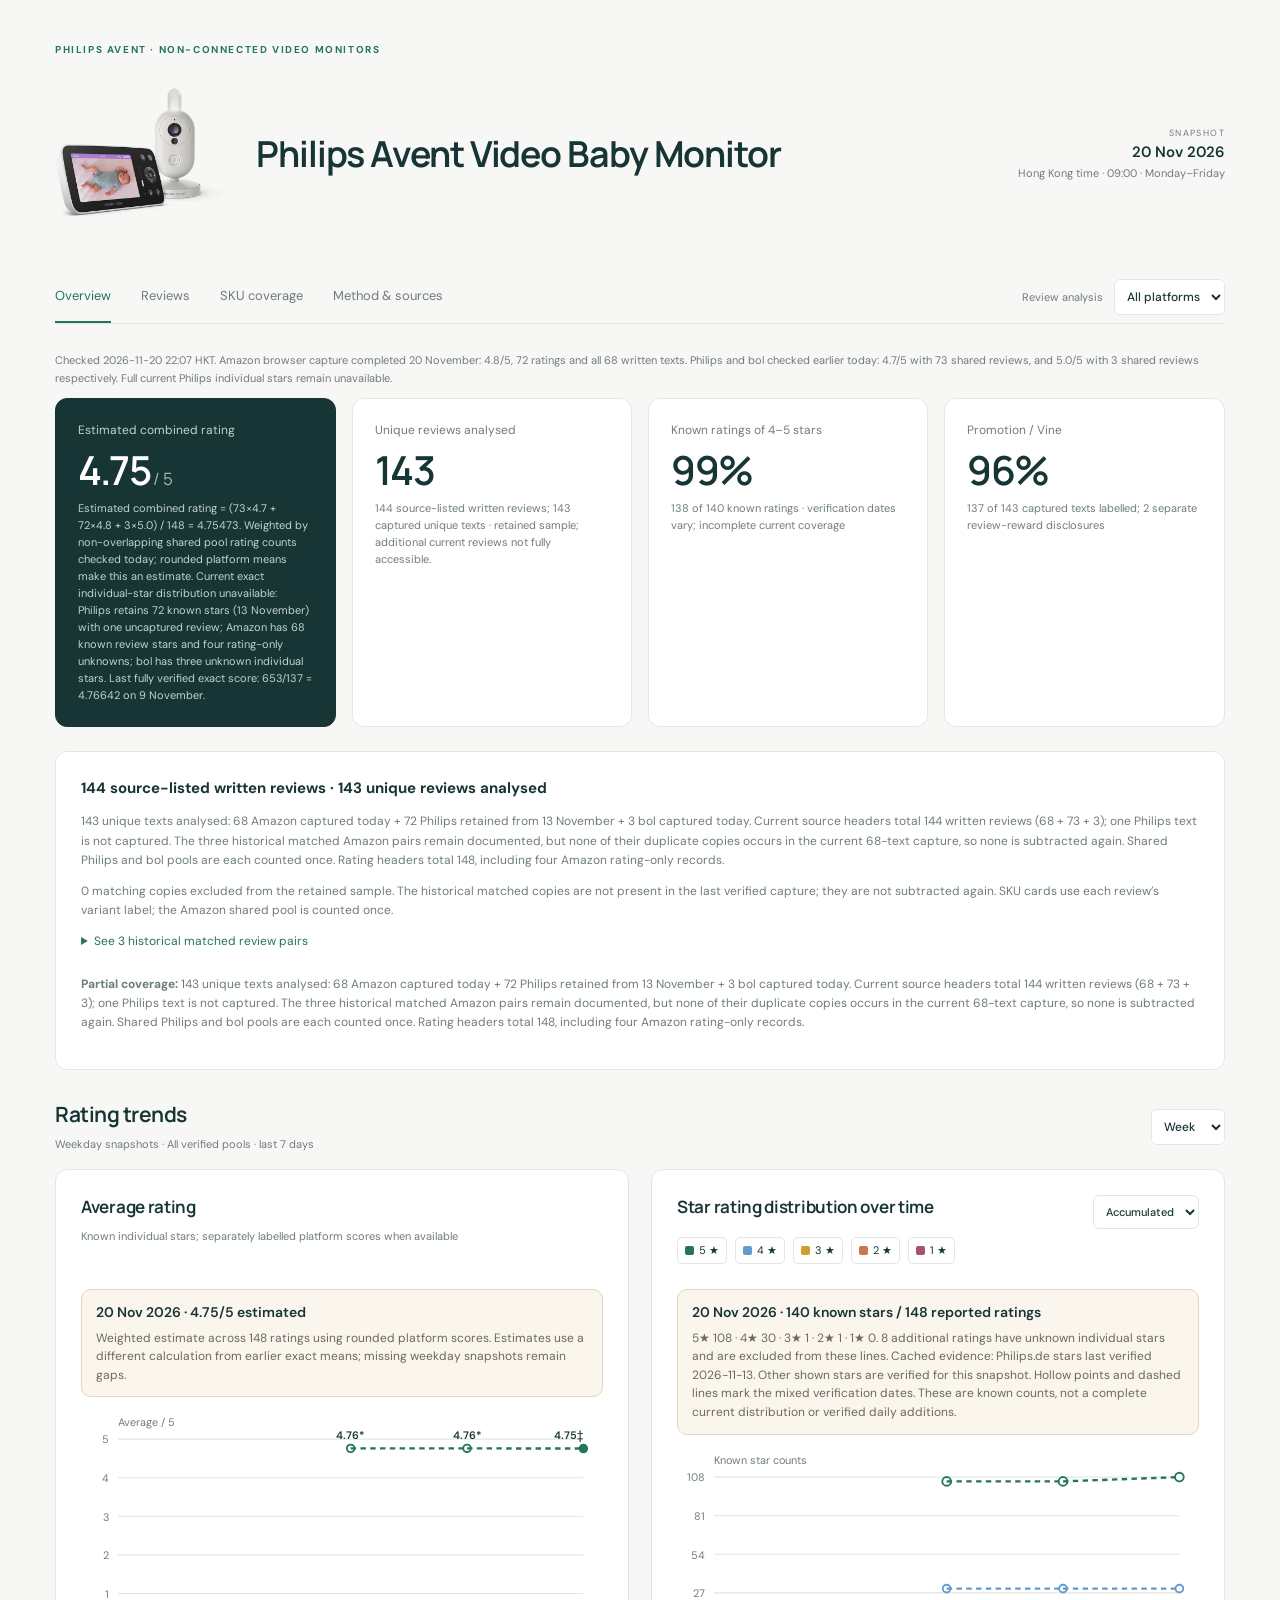
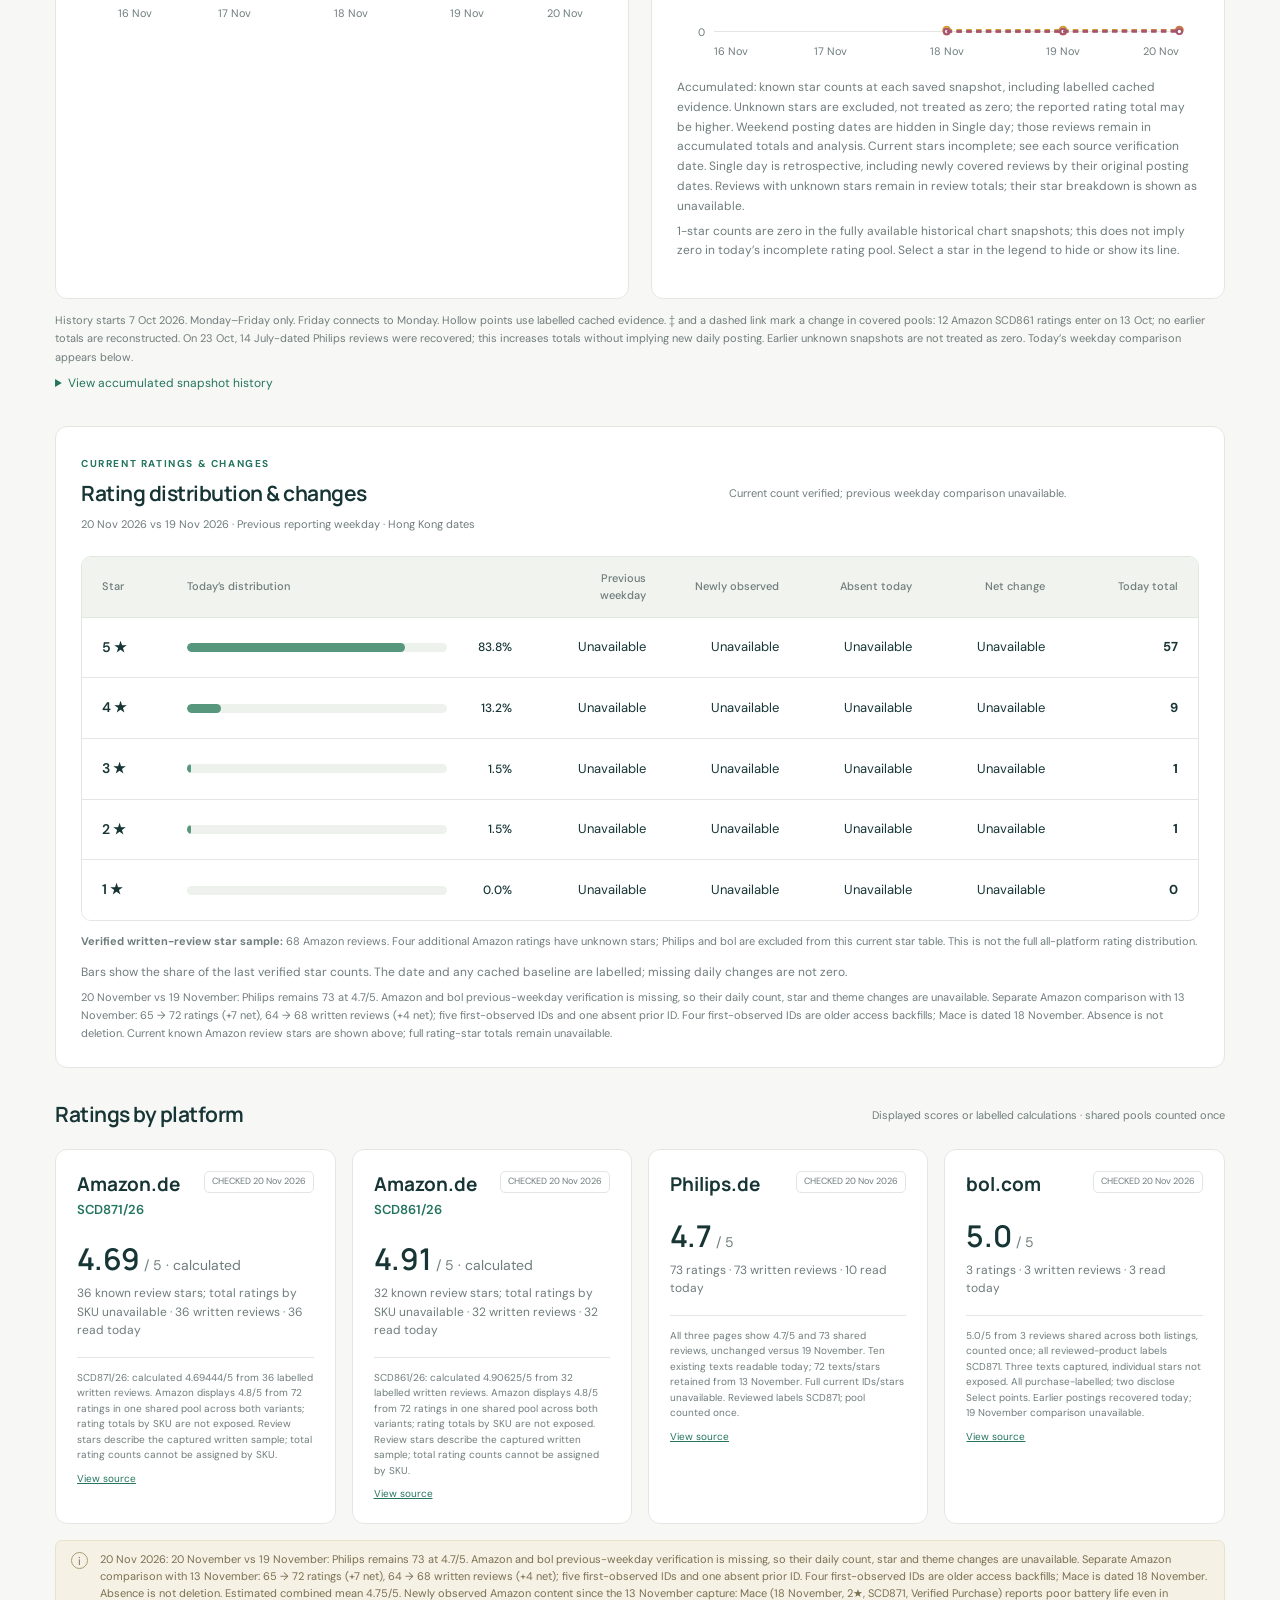
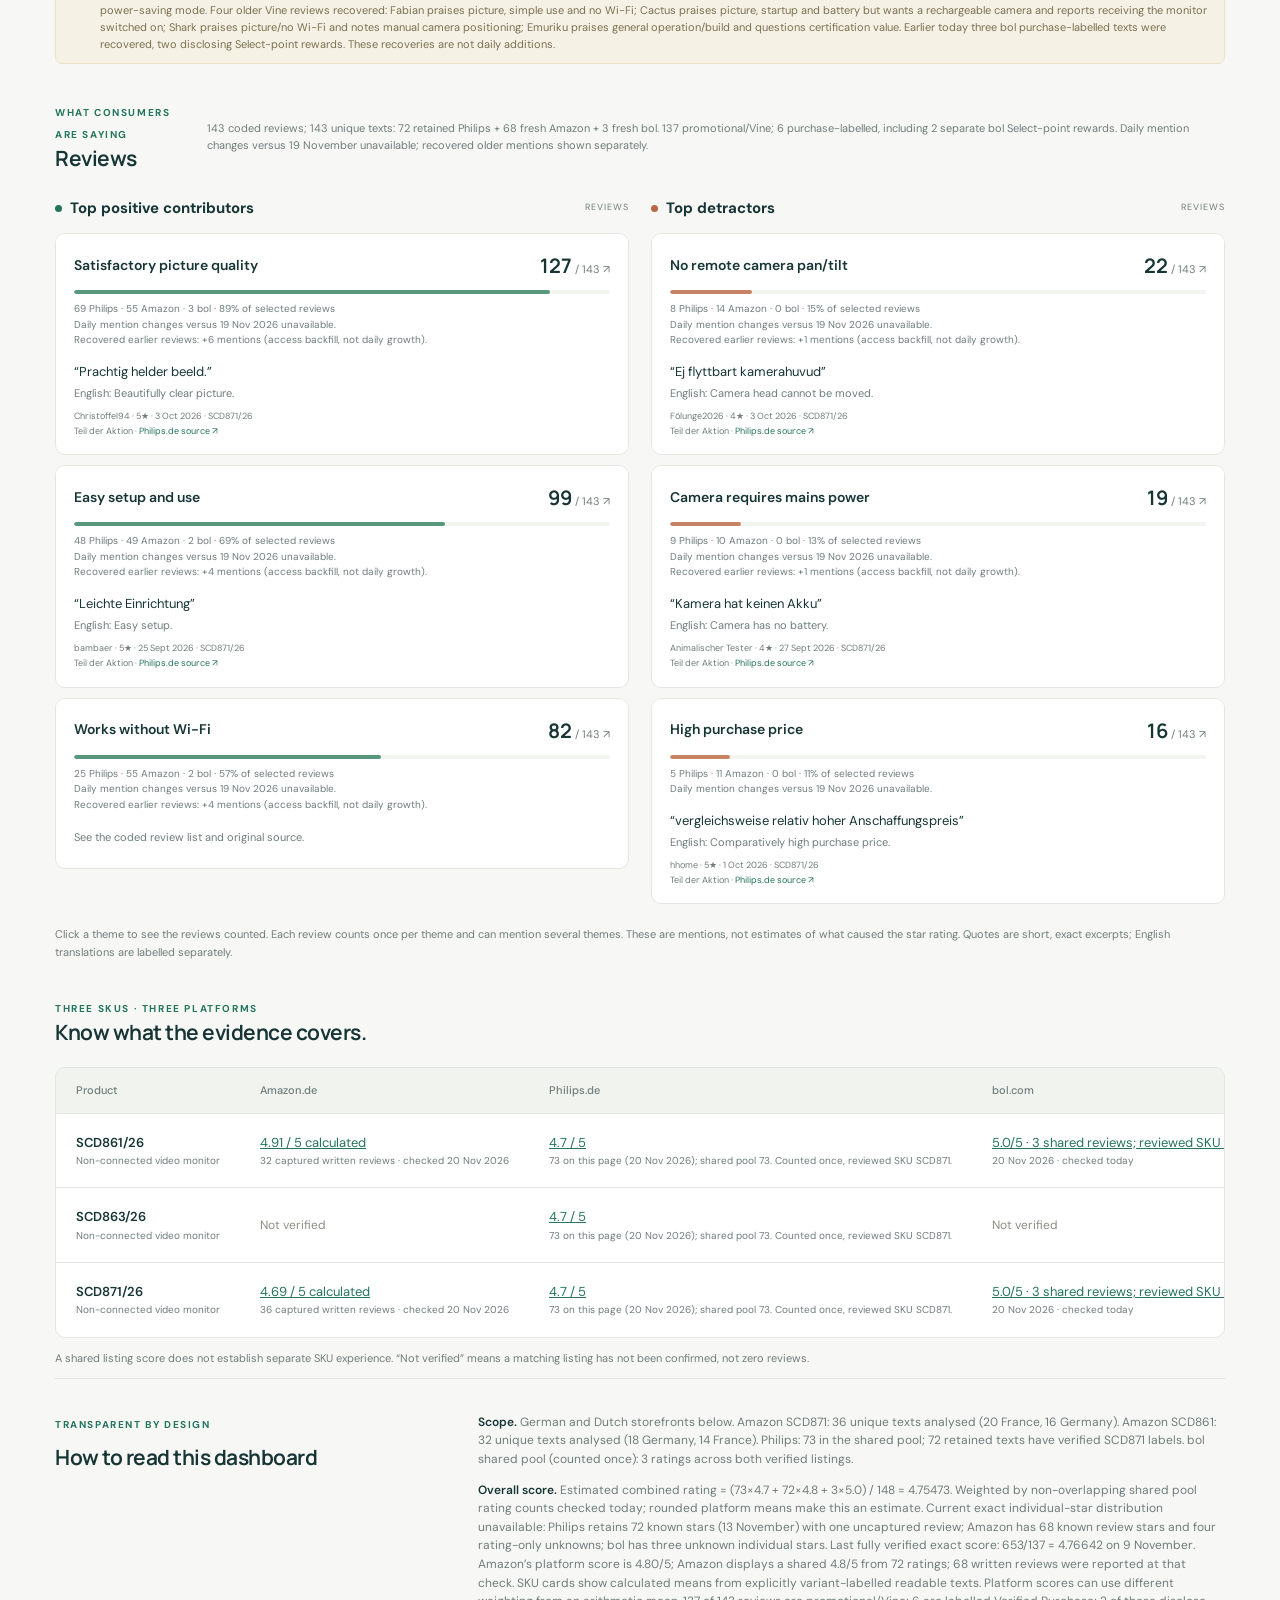
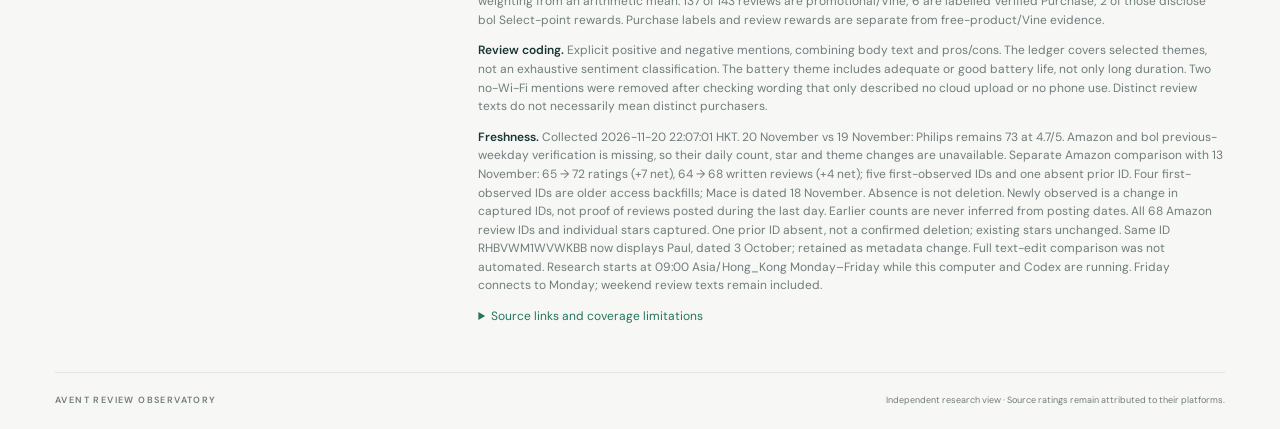
==== commit 9337df5d: "Show known stars in incomplete current rating snapshots" ====
--- a/Philips Avent Video Baby Monitor/index.html
+++ b/Philips Avent Video Baby Monitor/index.html
@@ -37,7 +37,7 @@
   <footer><span>AVENT REVIEW OBSERVATORY</span><span>Independent research view · Source ratings remain attributed to their platforms.</span></footer>
 </main>
 <dialog id="evidence"><div class="dialog-top"><span class="eyebrow">REVIEW EVIDENCE</span><button id="close-dialog" aria-label="Close review evidence">×</button></div><h2 id="dialog-title"></h2><p id="dialog-description"></p><div id="dialog-reviews"></div><p class="footnote">Each quotation is a short English translation of the relevant original wording, not a full review. Positive remarks can be qualified elsewhere in a review. Unverified wording is marked unavailable. Follow the source for full context.</p></dialog>
-<script src="../data.js?v=4cf707cc126d"></script><script src="../app.js?v=da4e3b19022d"></script>
+<script src="../data.js?v=4cf707cc126d"></script><script src="../app.js?v=f046e41e378f"></script>
 </body></html>
 
 
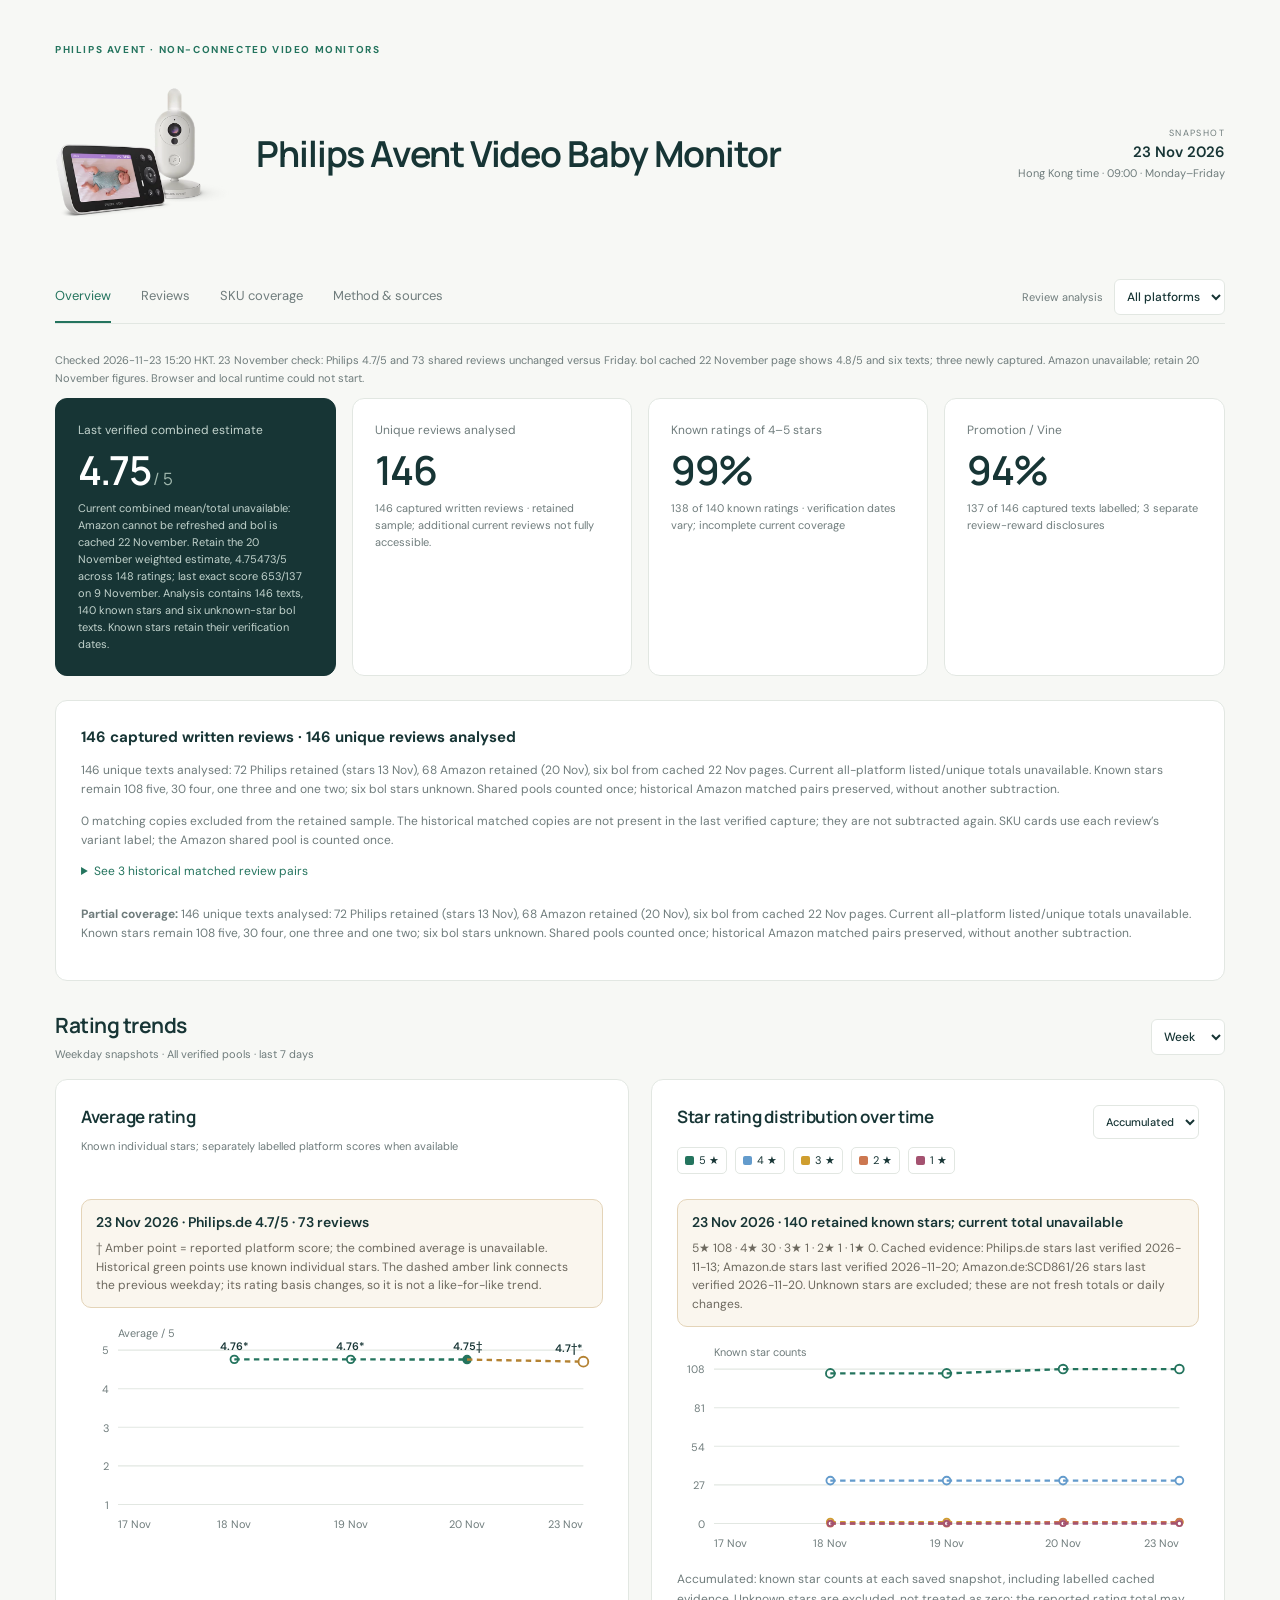
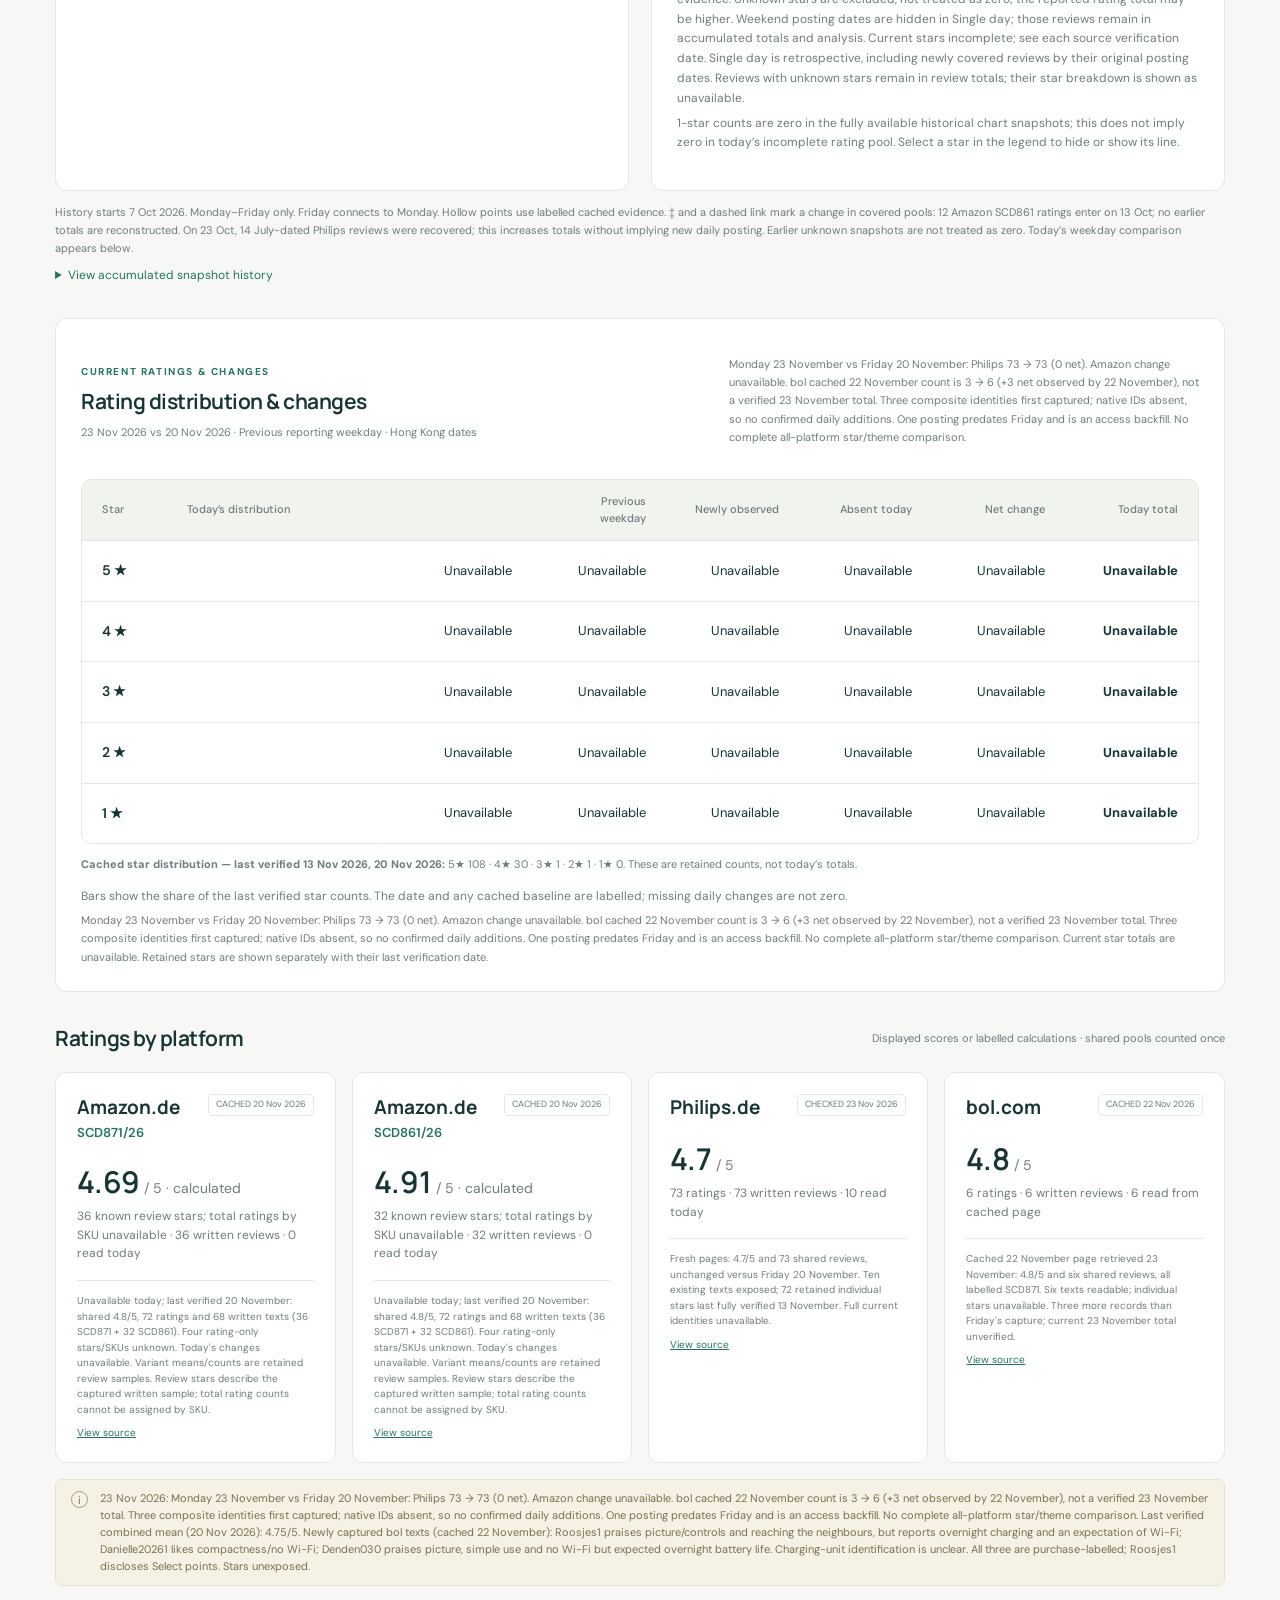
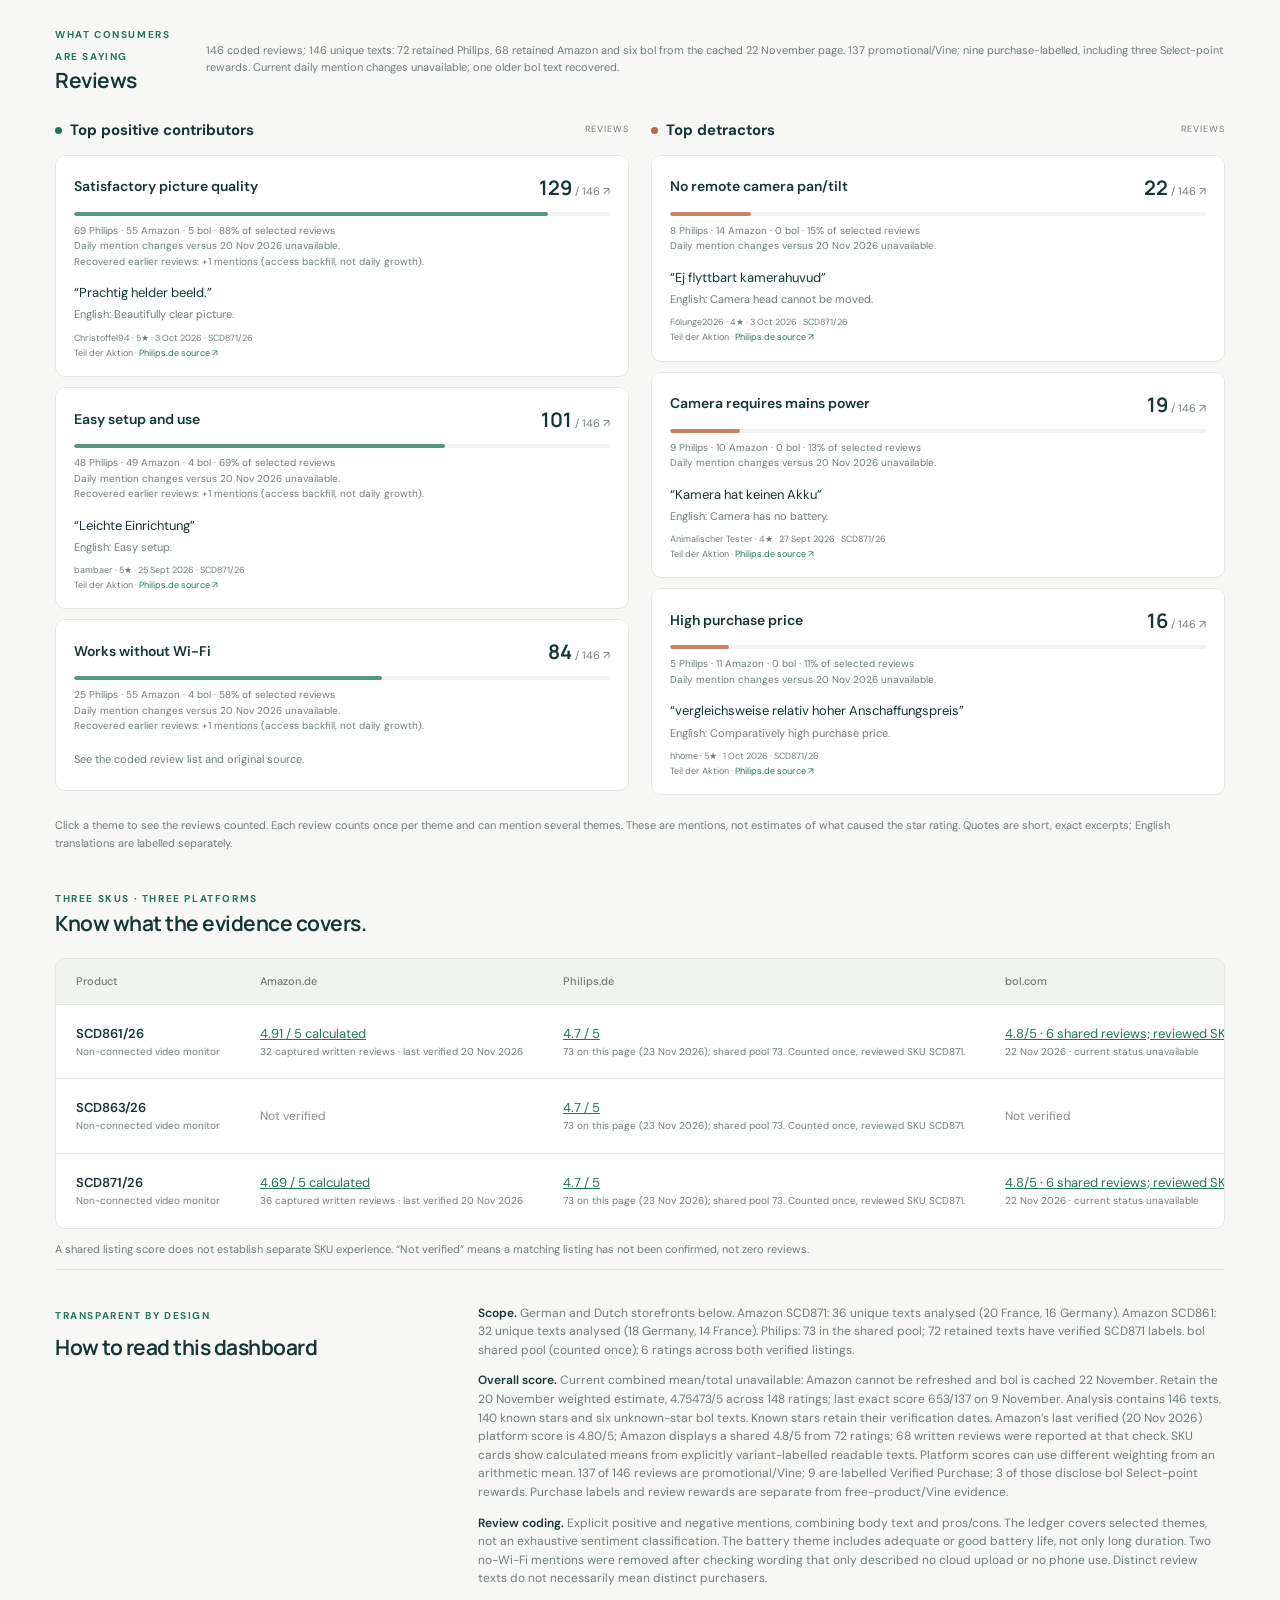
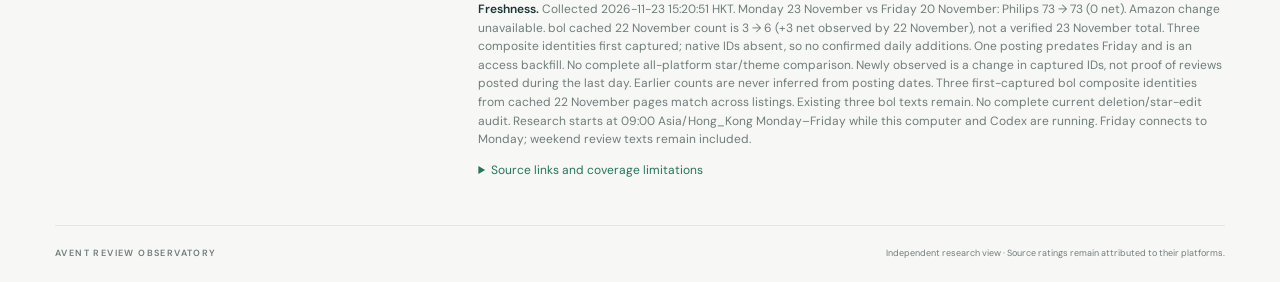
==== commit 8f5d5b7d: "23 November partial refresh with dated bol cache and retained Amazon evidence" ====
--- a/Philips Avent Video Baby Monitor/index.html
+++ b/Philips Avent Video Baby Monitor/index.html
@@ -4,7 +4,7 @@
   <meta charset="utf-8"><meta name="viewport" content="width=device-width,initial-scale=1">
   <title>Philips Avent Video Baby Monitor · Reviews</title>
   <meta name="description" content="Consumer experience research dashboard for Philips Avent non-connected video monitors.">
-  <link rel="stylesheet" href="../style.css?v=c5d81ea7320d">
+  <link rel="stylesheet" href="../style.css?v=20261123072051">
 </head>
 <body>
 <main>
@@ -37,7 +37,7 @@
   <footer><span>AVENT REVIEW OBSERVATORY</span><span>Independent research view · Source ratings remain attributed to their platforms.</span></footer>
 </main>
 <dialog id="evidence"><div class="dialog-top"><span class="eyebrow">REVIEW EVIDENCE</span><button id="close-dialog" aria-label="Close review evidence">×</button></div><h2 id="dialog-title"></h2><p id="dialog-description"></p><div id="dialog-reviews"></div><p class="footnote">Each quotation is a short English translation of the relevant original wording, not a full review. Positive remarks can be qualified elsewhere in a review. Unverified wording is marked unavailable. Follow the source for full context.</p></dialog>
-<script src="../data.js?v=4cf707cc126d"></script><script src="../app.js?v=f046e41e378f"></script>
+<script src="../data.js?v=20261123072051"></script><script src="../app.js?v=20261123072051"></script>
 </body></html>
 
 
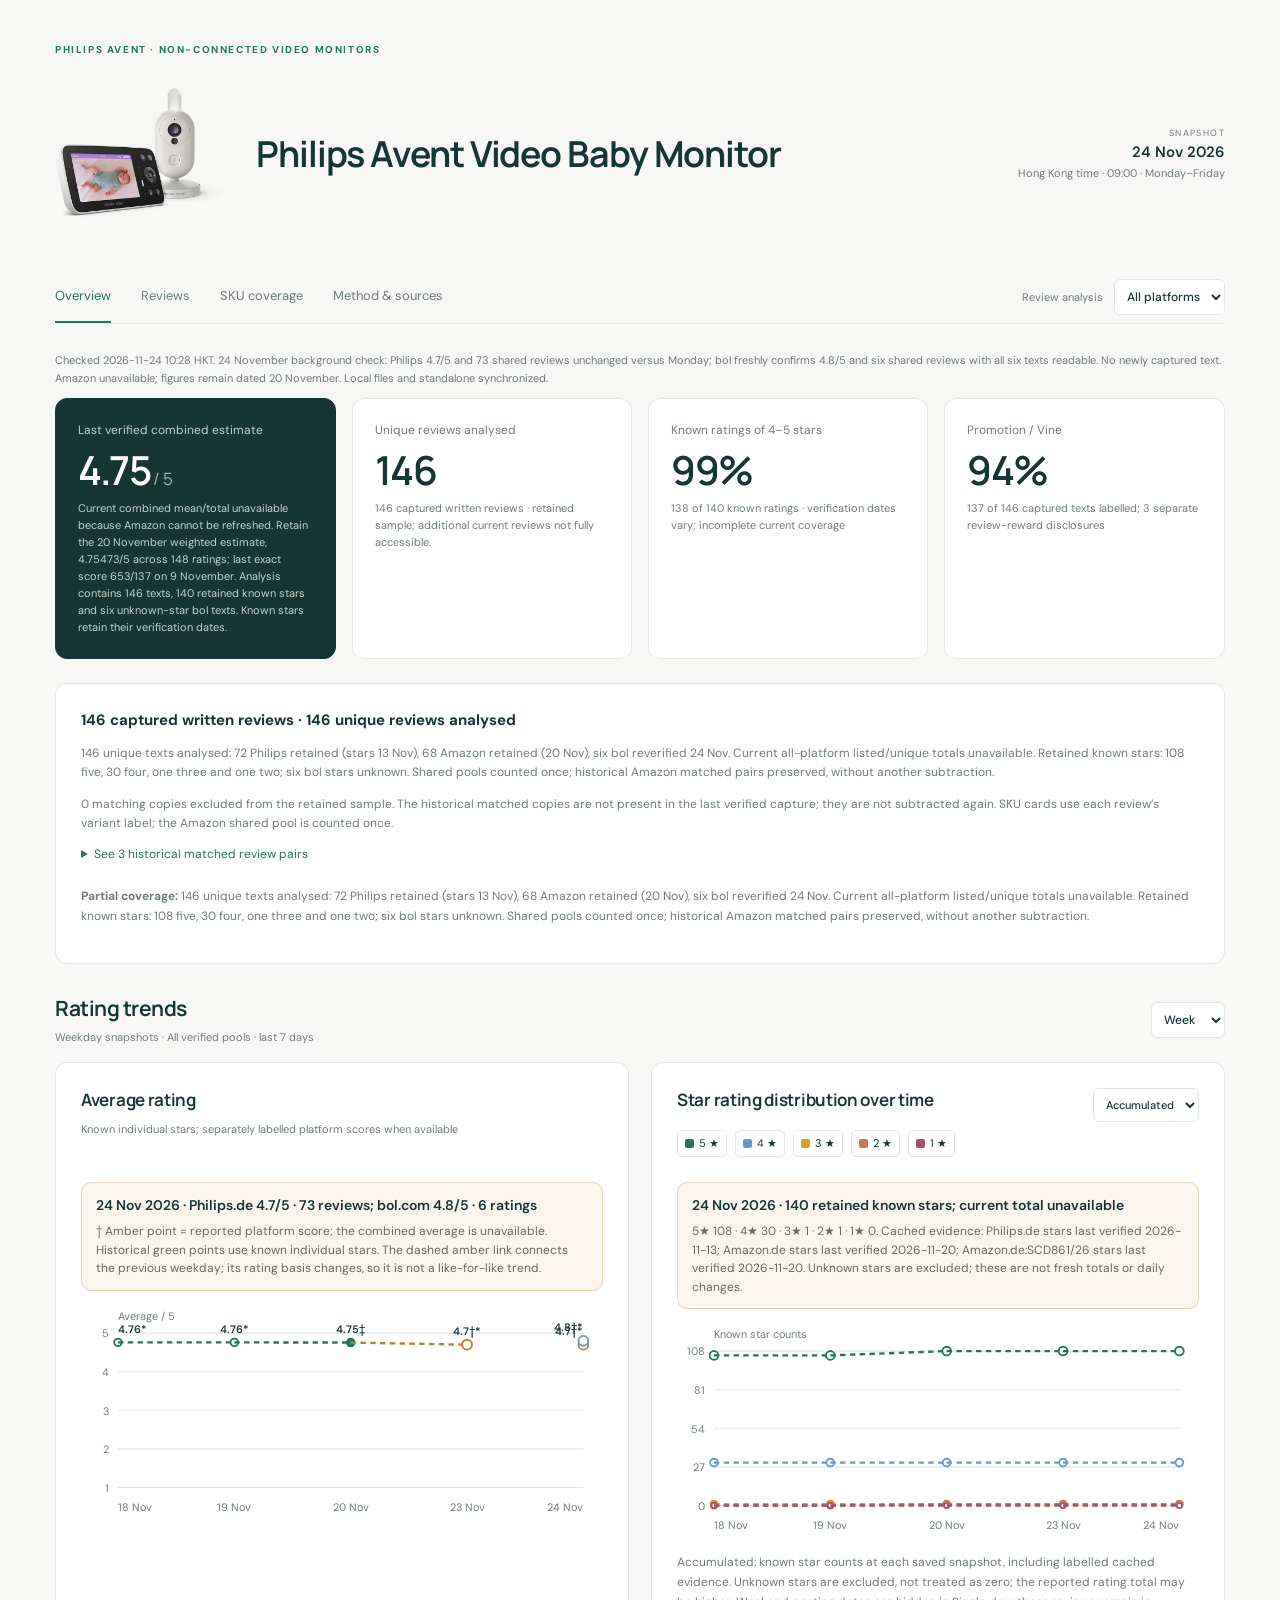
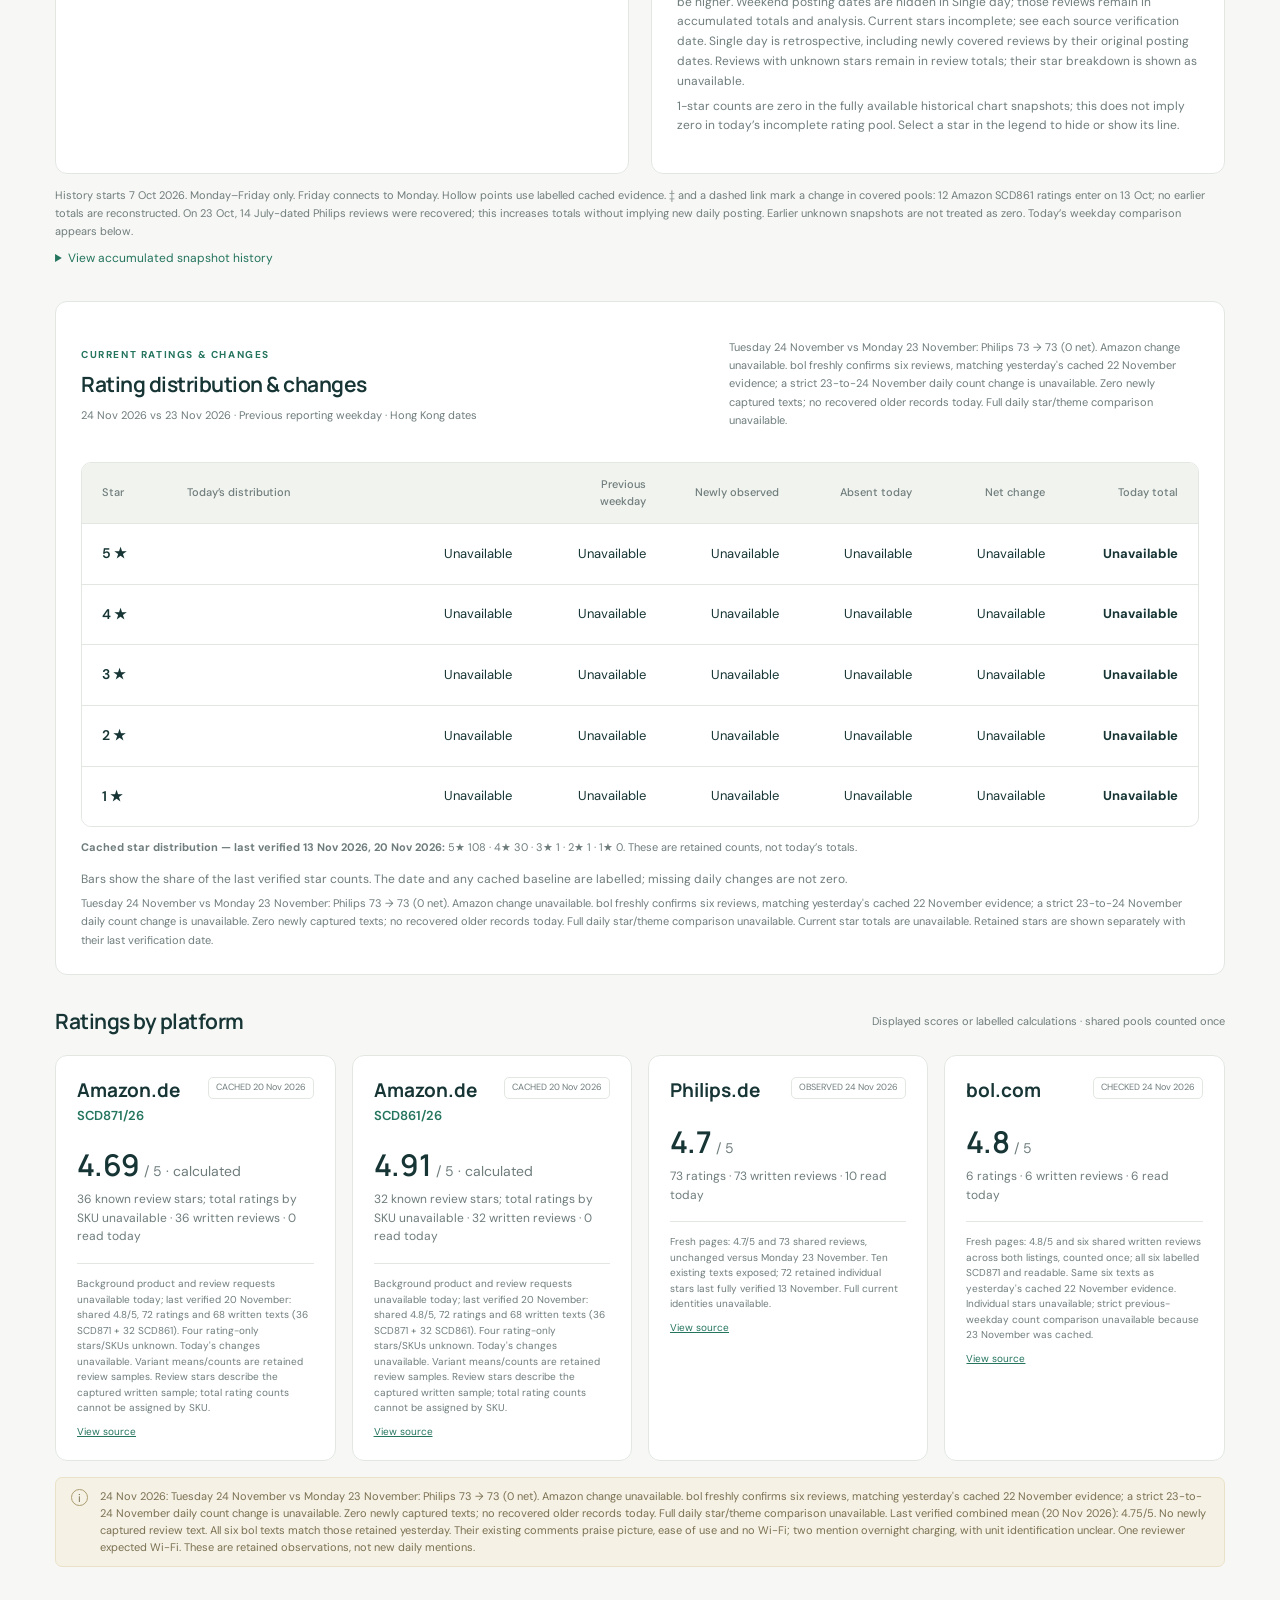
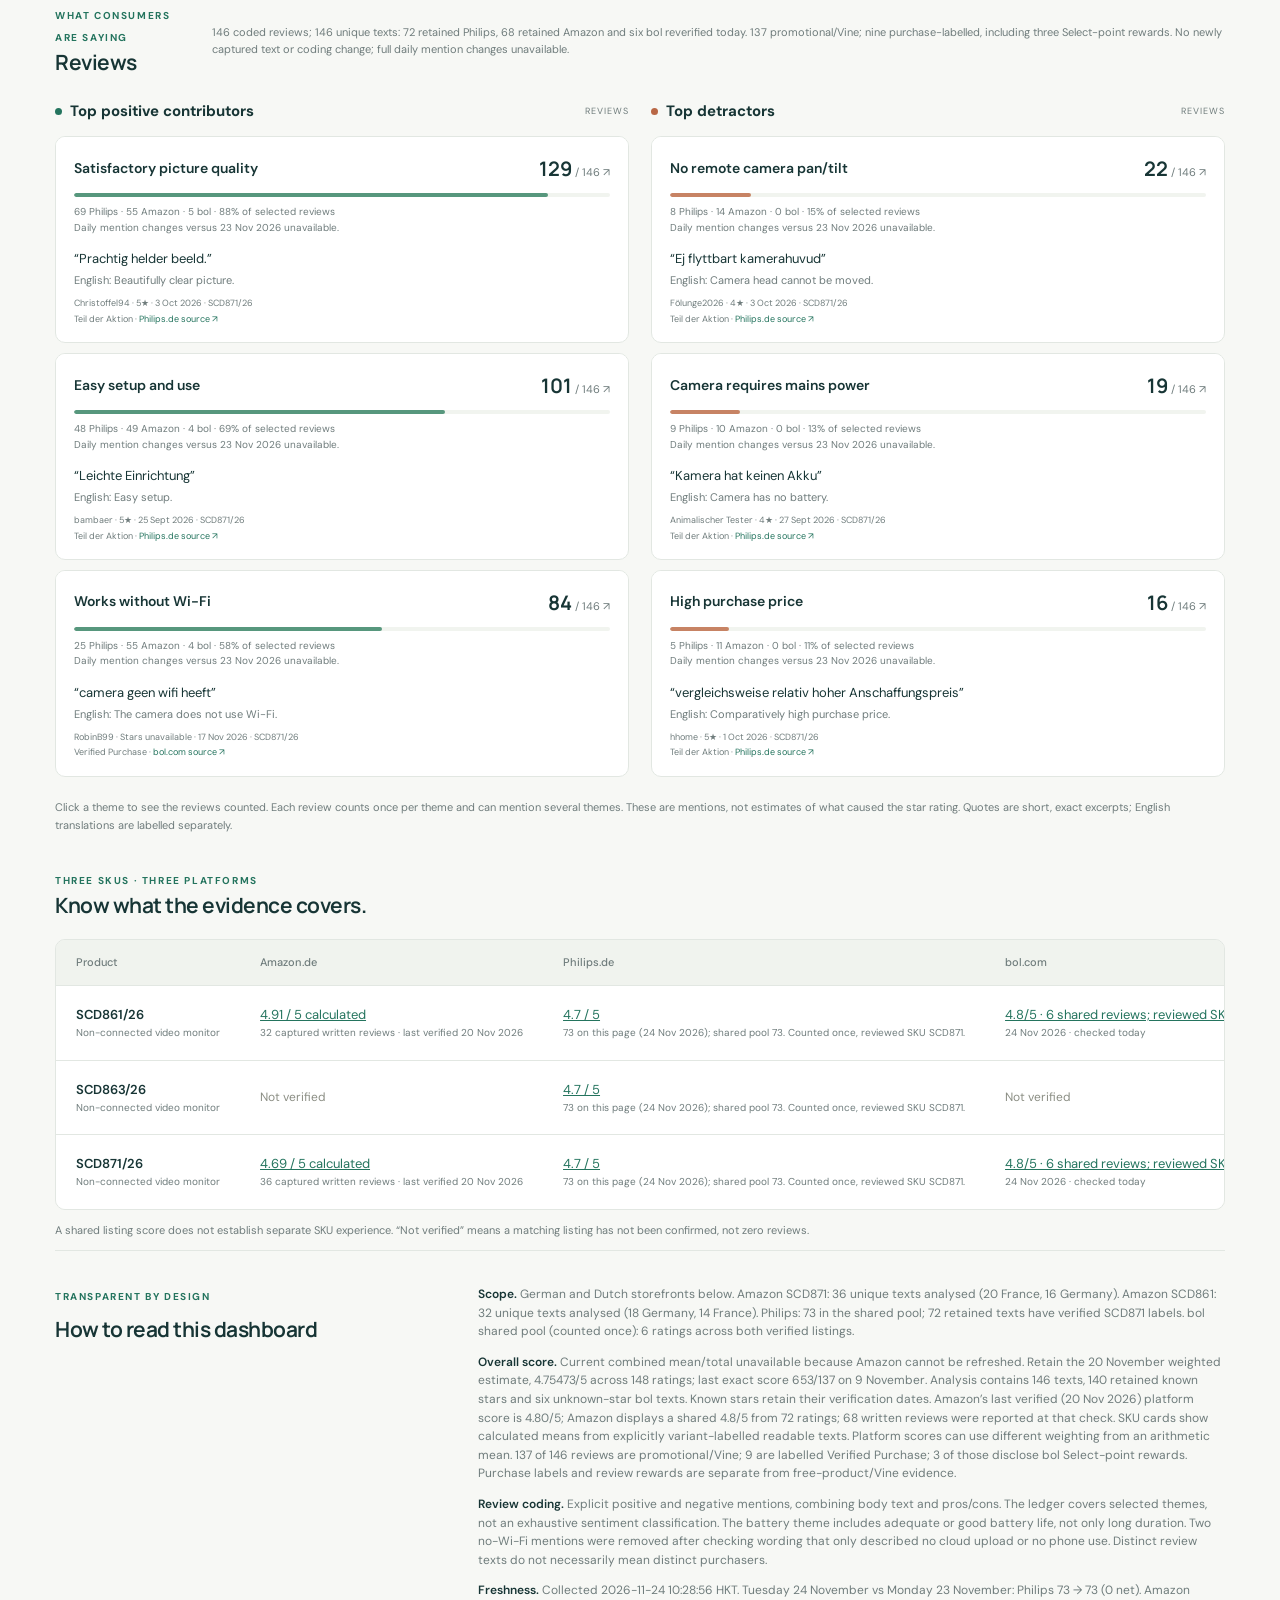
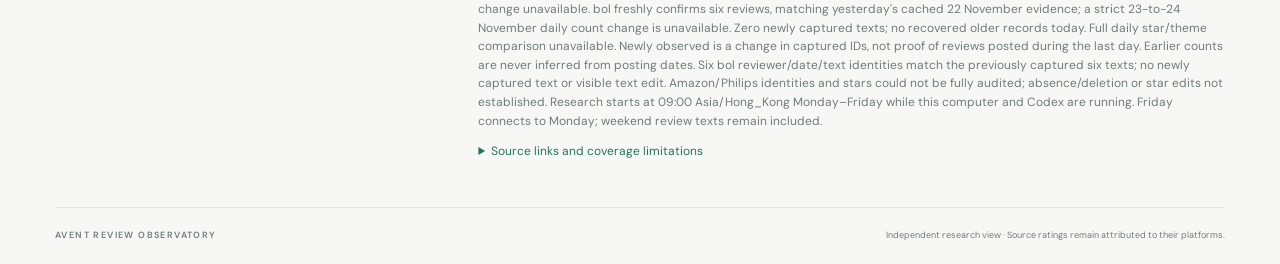
==== commit 5f0e2265: "Refresh Philips and bol reviews for 24 November and date cached Amazon figures" ====
--- a/Philips Avent Video Baby Monitor/index.html
+++ b/Philips Avent Video Baby Monitor/index.html
@@ -4,7 +4,7 @@
   <meta charset="utf-8"><meta name="viewport" content="width=device-width,initial-scale=1">
   <title>Philips Avent Video Baby Monitor · Reviews</title>
   <meta name="description" content="Consumer experience research dashboard for Philips Avent non-connected video monitors.">
-  <link rel="stylesheet" href="../style.css?v=20261123072051">
+  <link rel="stylesheet" href="../style.css?v=ea35a9161943">
 </head>
 <body>
 <main>
@@ -37,7 +37,8 @@
   <footer><span>AVENT REVIEW OBSERVATORY</span><span>Independent research view · Source ratings remain attributed to their platforms.</span></footer>
 </main>
 <dialog id="evidence"><div class="dialog-top"><span class="eyebrow">REVIEW EVIDENCE</span><button id="close-dialog" aria-label="Close review evidence">×</button></div><h2 id="dialog-title"></h2><p id="dialog-description"></p><div id="dialog-reviews"></div><p class="footnote">Each quotation is a short English translation of the relevant original wording, not a full review. Positive remarks can be qualified elsewhere in a review. Unverified wording is marked unavailable. Follow the source for full context.</p></dialog>
-<script src="../data.js?v=20261123072051"></script><script src="../app.js?v=20261123072051"></script>
+<script src="../data.js?v=f160591c0d64"></script><script src="../app.js?v=49a5dc718a5d"></script>
 </body></html>
 
 
+
--- a/style.css
+++ b/style.css
@@ -29,3 +29,4 @@
 
 
 .review-count-note{margin:24px 0 28px}.review-count-note h3{margin:0 0 8px}.review-count-note p{line-height:1.6}.review-count-note details{margin-top:12px}.review-count-note table{margin-top:16px}
+
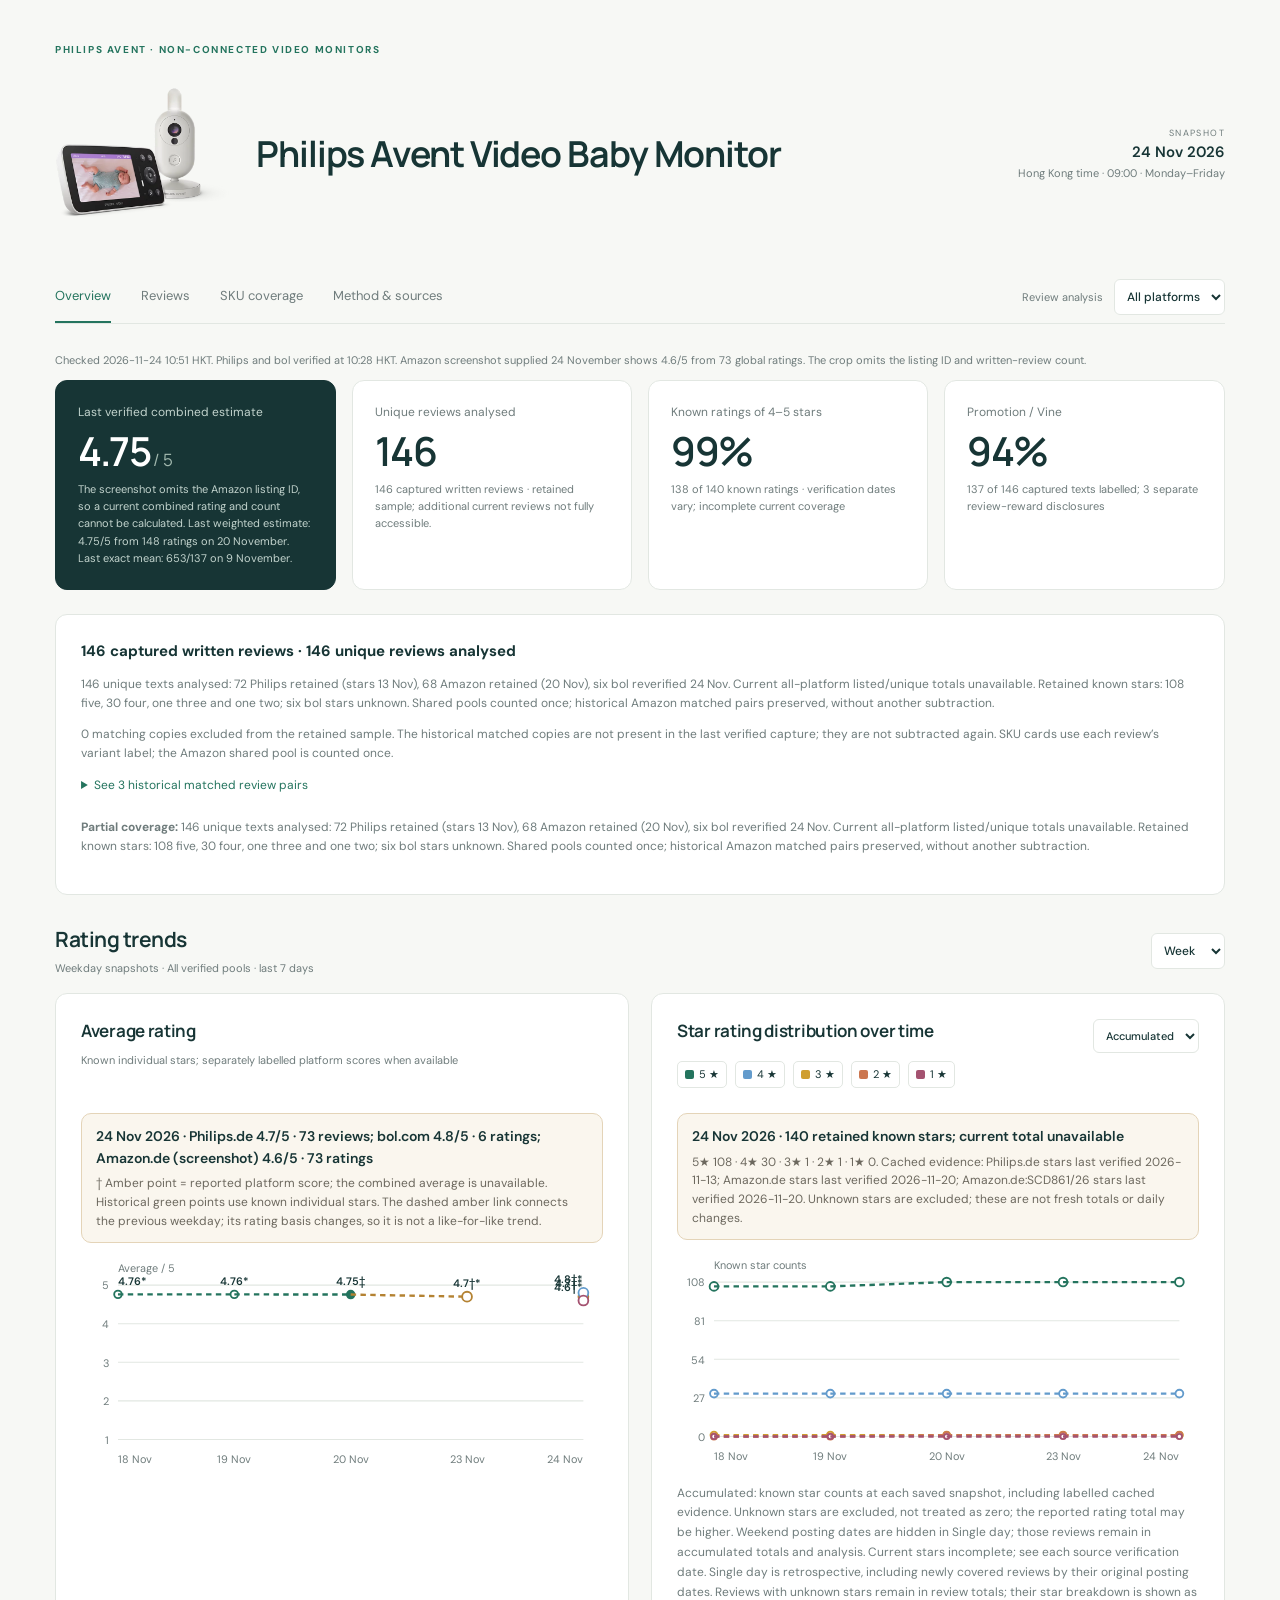
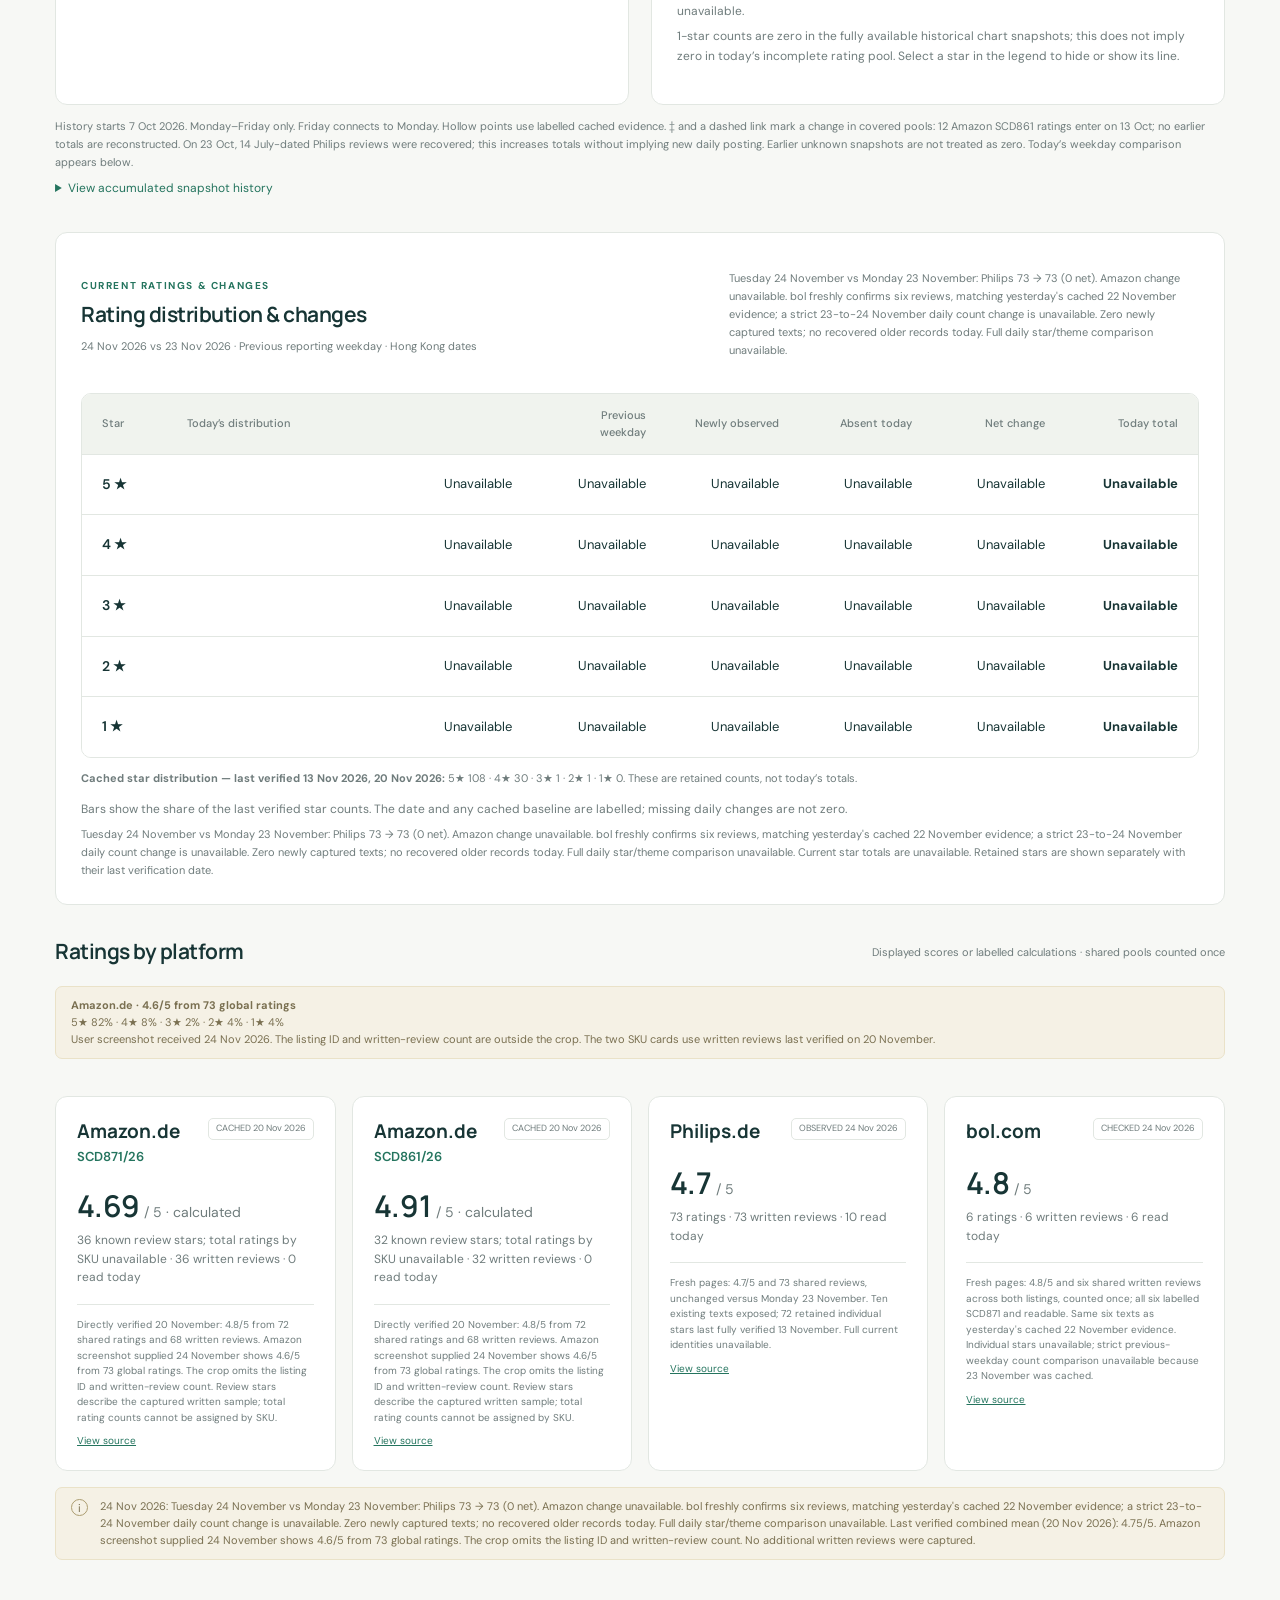
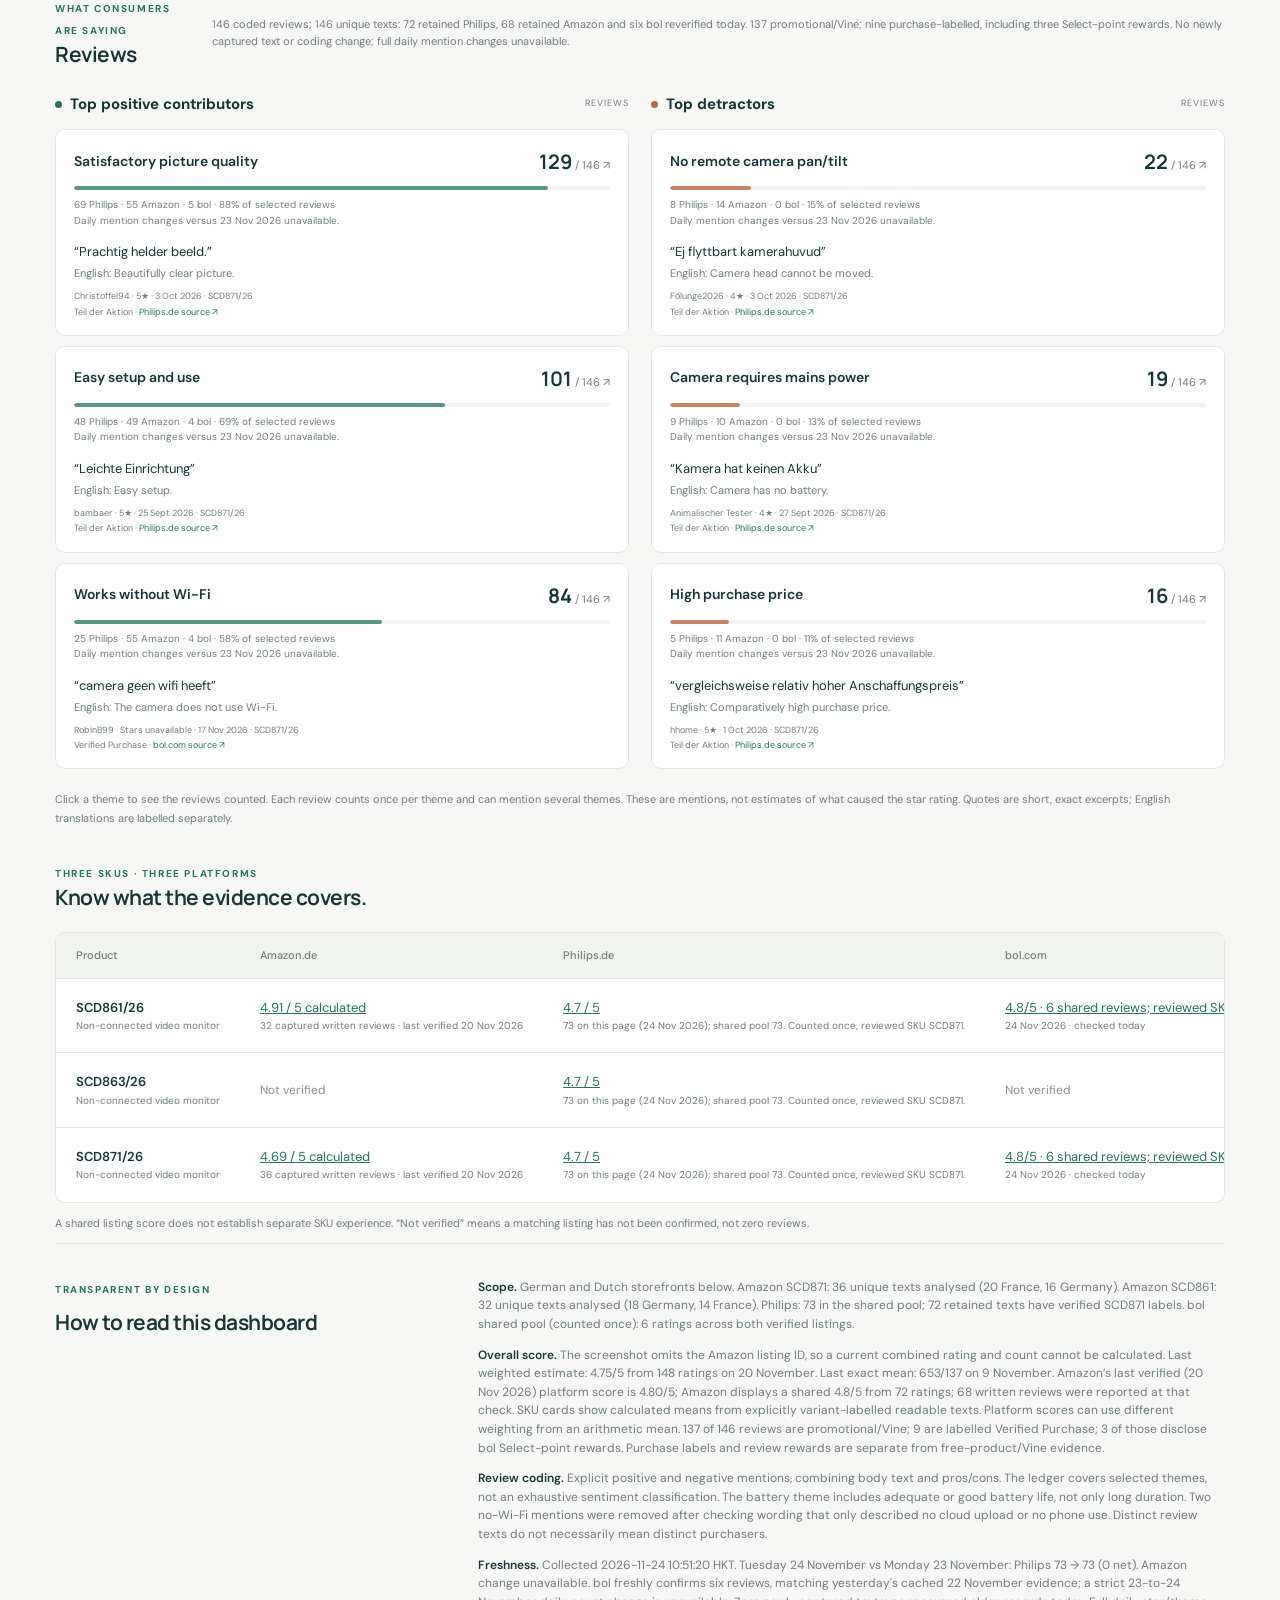
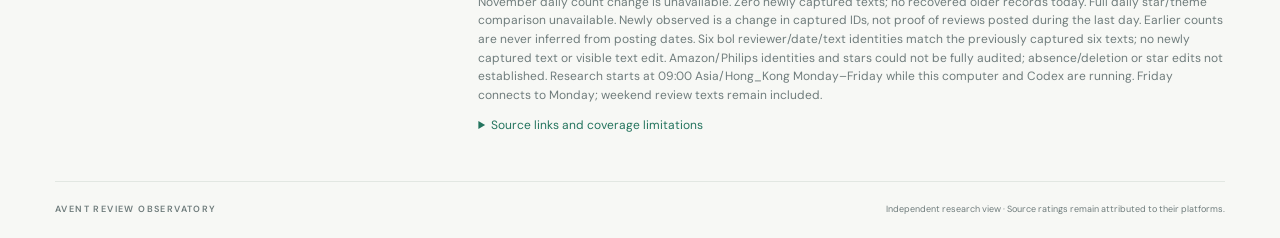
==== commit d50fdb31: "Show Amazon screenshot score and rating distribution with dated SKU samples" ====
--- a/Philips Avent Video Baby Monitor/index.html
+++ b/Philips Avent Video Baby Monitor/index.html
@@ -37,7 +37,7 @@
   <footer><span>AVENT REVIEW OBSERVATORY</span><span>Independent research view · Source ratings remain attributed to their platforms.</span></footer>
 </main>
 <dialog id="evidence"><div class="dialog-top"><span class="eyebrow">REVIEW EVIDENCE</span><button id="close-dialog" aria-label="Close review evidence">×</button></div><h2 id="dialog-title"></h2><p id="dialog-description"></p><div id="dialog-reviews"></div><p class="footnote">Each quotation is a short English translation of the relevant original wording, not a full review. Positive remarks can be qualified elsewhere in a review. Unverified wording is marked unavailable. Follow the source for full context.</p></dialog>
-<script src="../data.js?v=f160591c0d64"></script><script src="../app.js?v=49a5dc718a5d"></script>
+<script src="../data.js?v=1fa044ee1988"></script><script src="../app.js?v=394e718040bd"></script>
 </body></html>
 
 
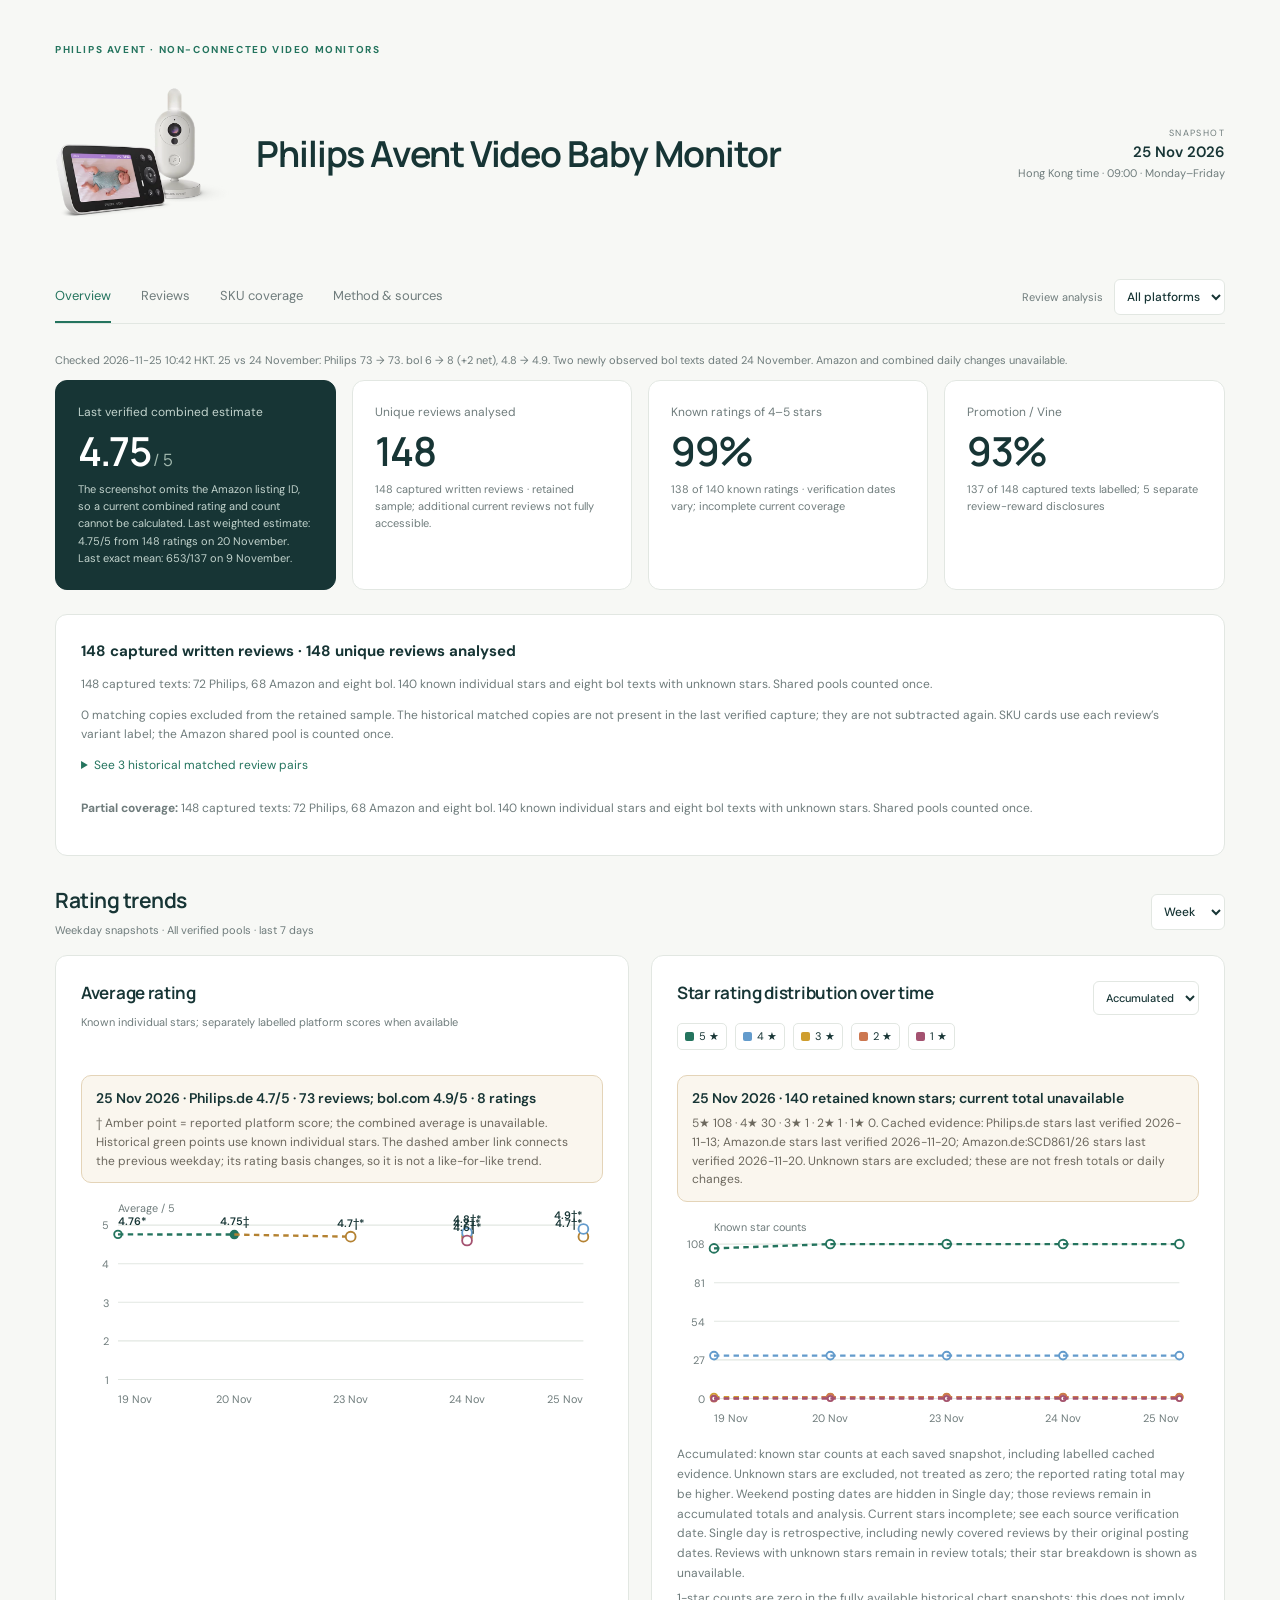
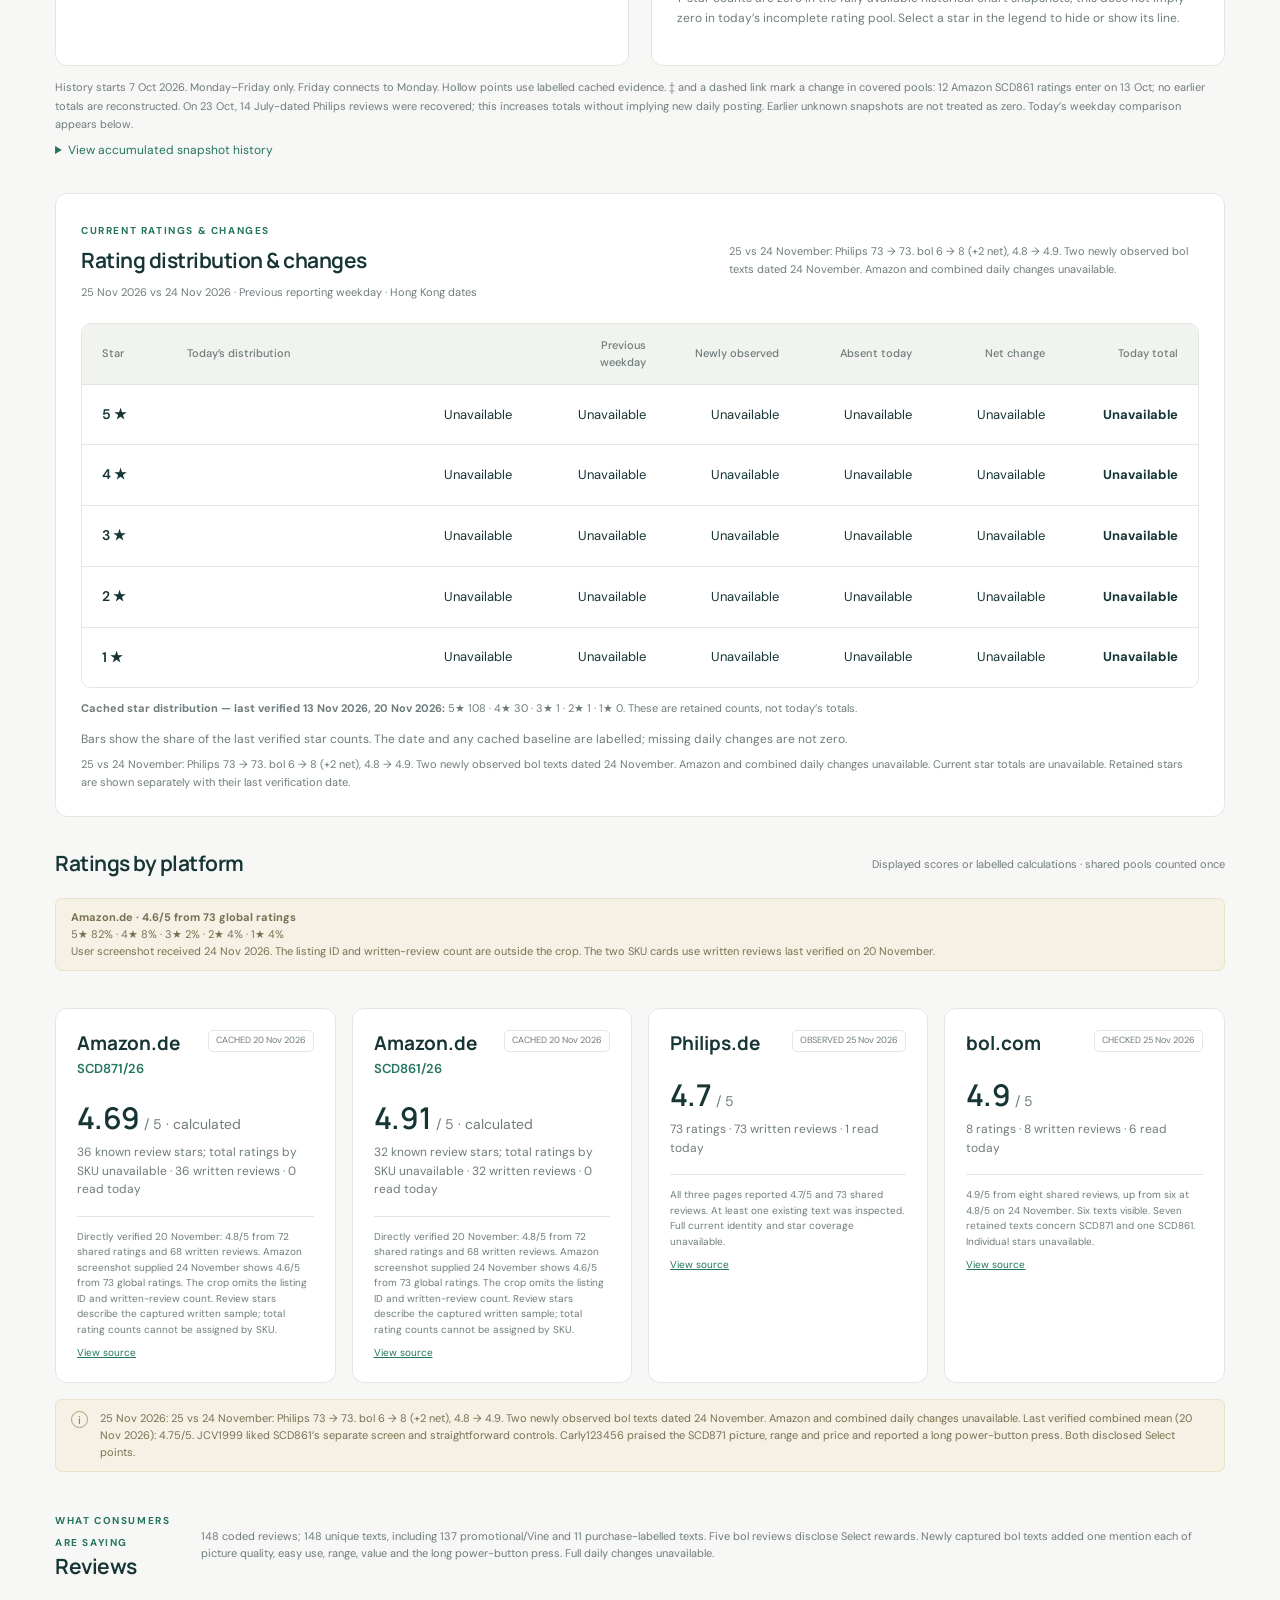
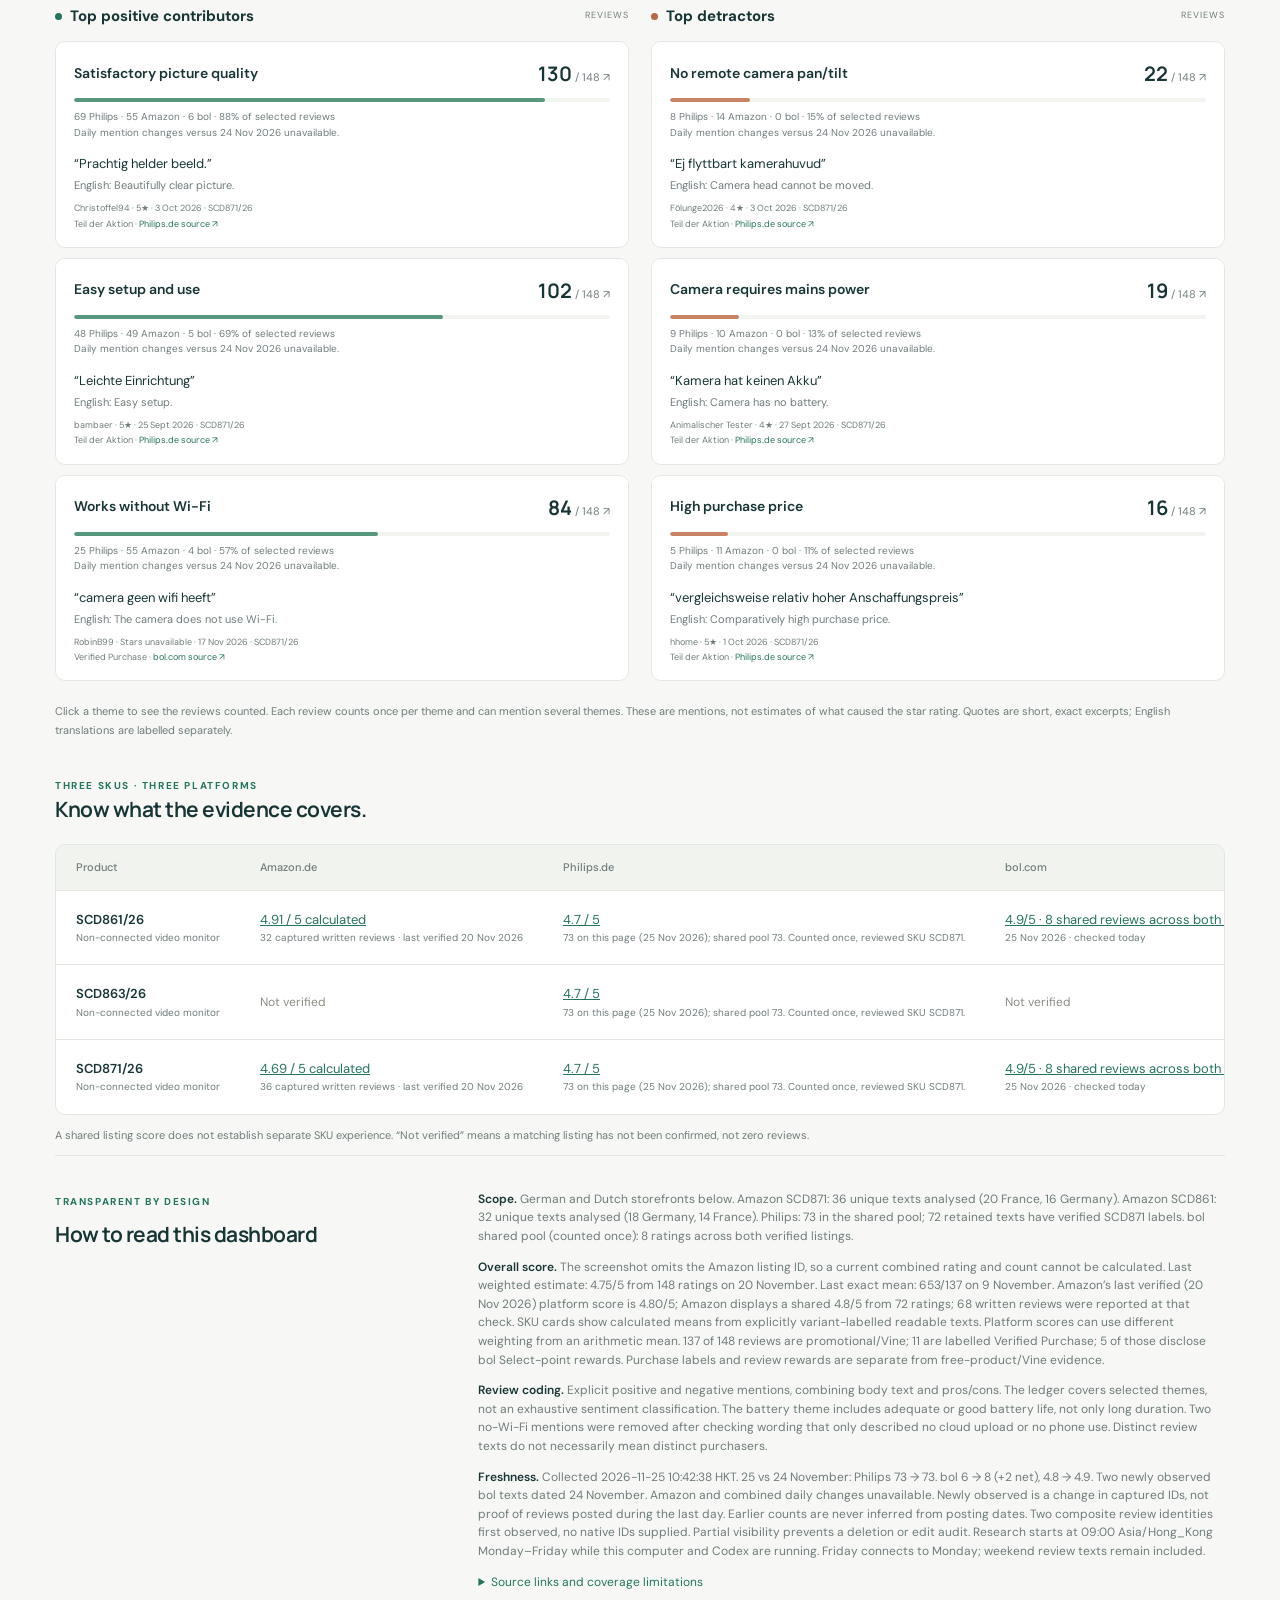
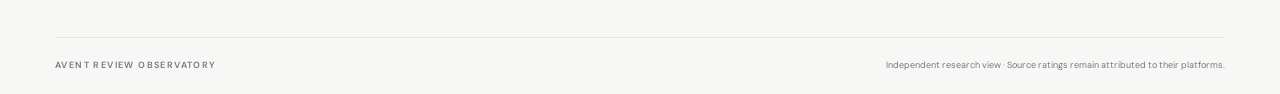
==== commit c16aac13: "Report 25 November observations from Philips and bol with dated Amazon evidence" ====
--- a/Philips Avent Video Baby Monitor/index.html
+++ b/Philips Avent Video Baby Monitor/index.html
@@ -4,7 +4,7 @@
   <meta charset="utf-8"><meta name="viewport" content="width=device-width,initial-scale=1">
   <title>Philips Avent Video Baby Monitor · Reviews</title>
   <meta name="description" content="Consumer experience research dashboard for Philips Avent non-connected video monitors.">
-  <link rel="stylesheet" href="../style.css?v=ea35a9161943">
+  <link rel="stylesheet" href="../style.css?v=20261125104238">
 </head>
 <body>
 <main>
@@ -37,7 +37,7 @@
   <footer><span>AVENT REVIEW OBSERVATORY</span><span>Independent research view · Source ratings remain attributed to their platforms.</span></footer>
 </main>
 <dialog id="evidence"><div class="dialog-top"><span class="eyebrow">REVIEW EVIDENCE</span><button id="close-dialog" aria-label="Close review evidence">×</button></div><h2 id="dialog-title"></h2><p id="dialog-description"></p><div id="dialog-reviews"></div><p class="footnote">Each quotation is a short English translation of the relevant original wording, not a full review. Positive remarks can be qualified elsewhere in a review. Unverified wording is marked unavailable. Follow the source for full context.</p></dialog>
-<script src="../data.js?v=1fa044ee1988"></script><script src="../app.js?v=394e718040bd"></script>
+<script src="../data.js?v=20261125104238"></script><script src="../app.js?v=20261125104238"></script>
 </body></html>
 
 
